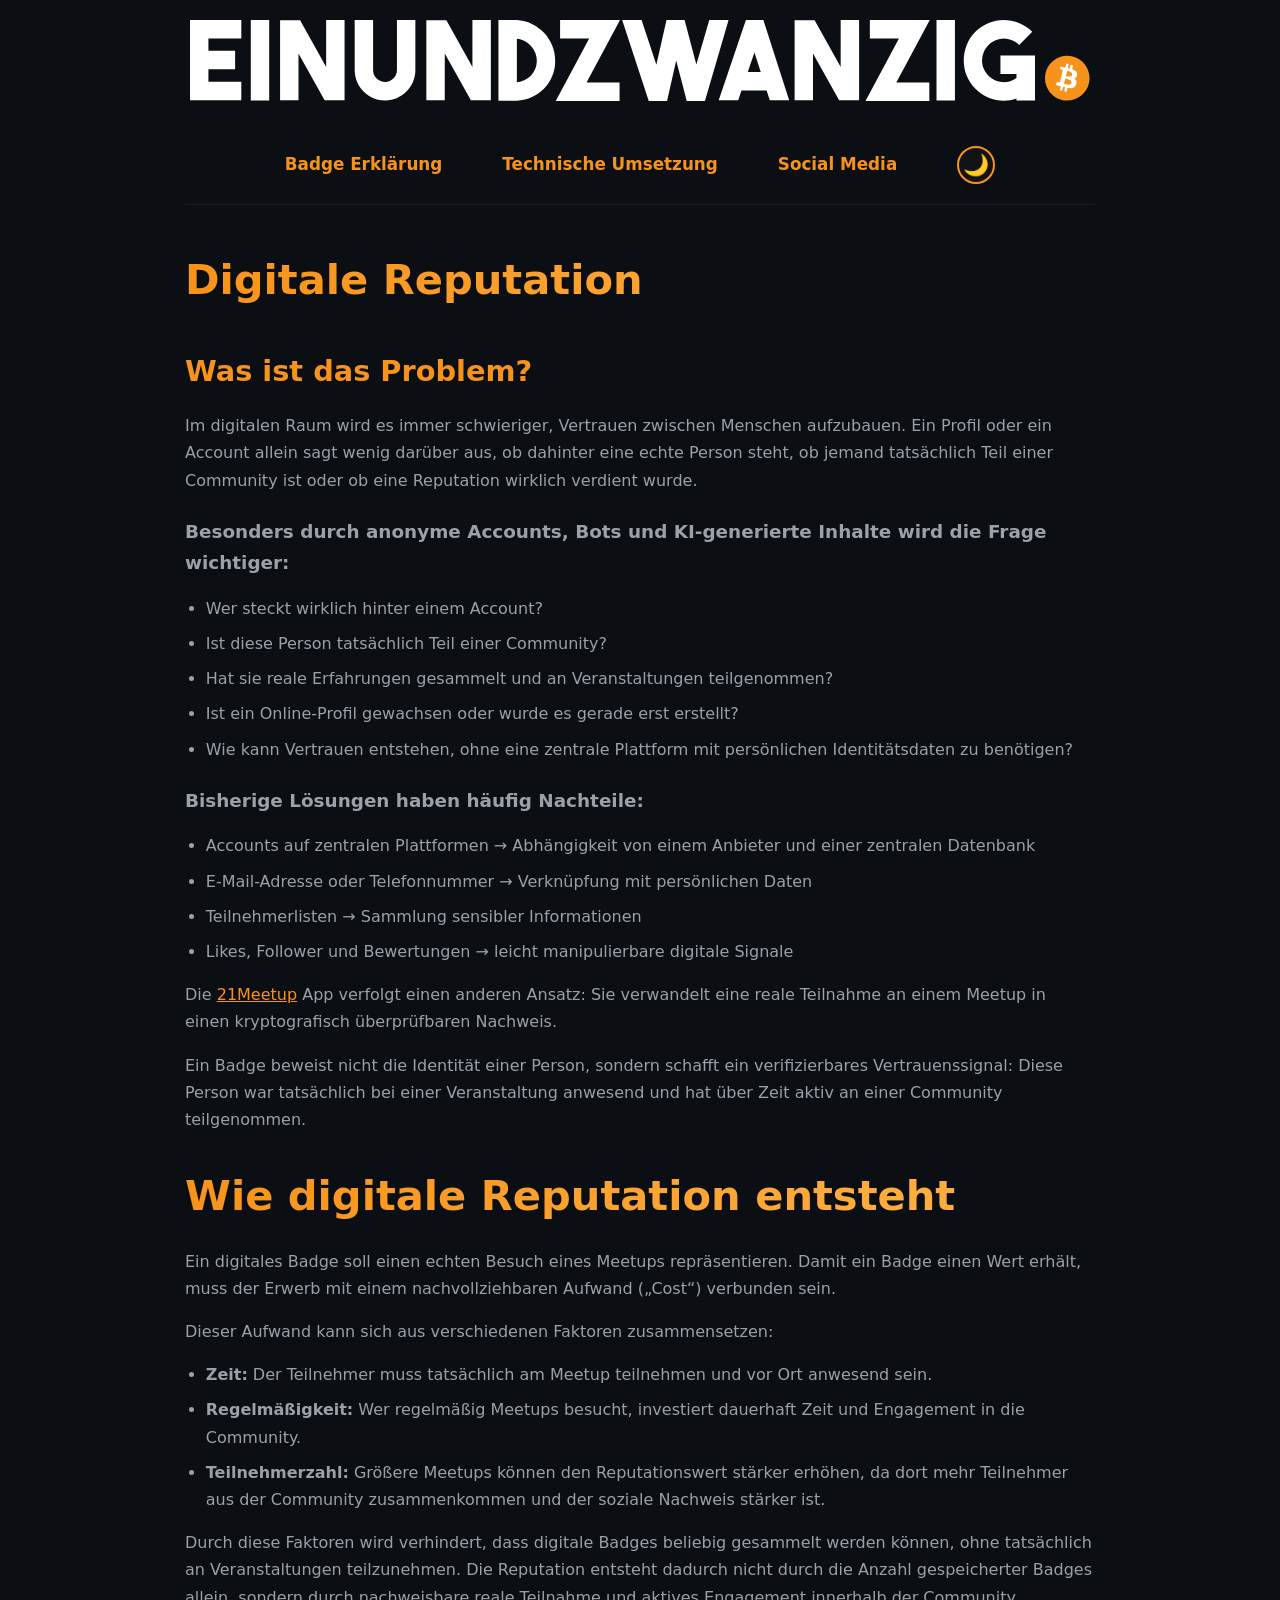
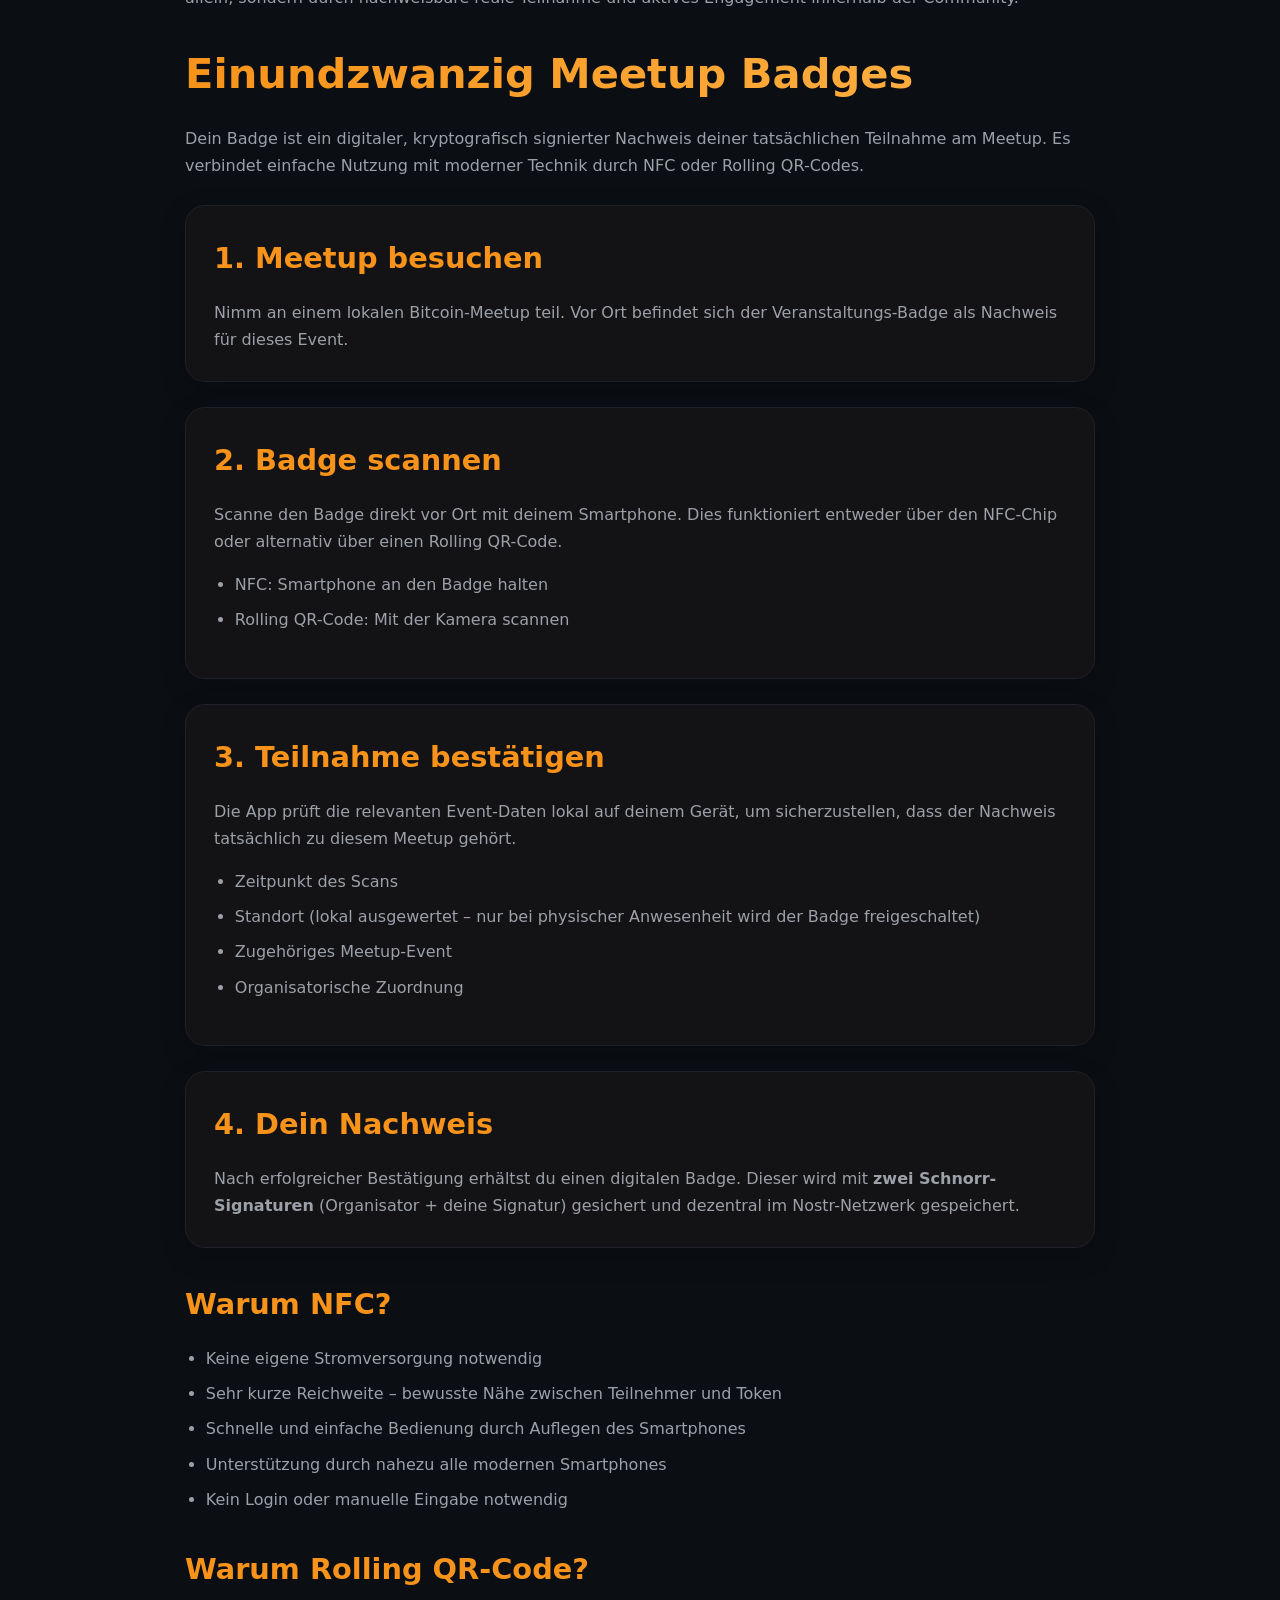
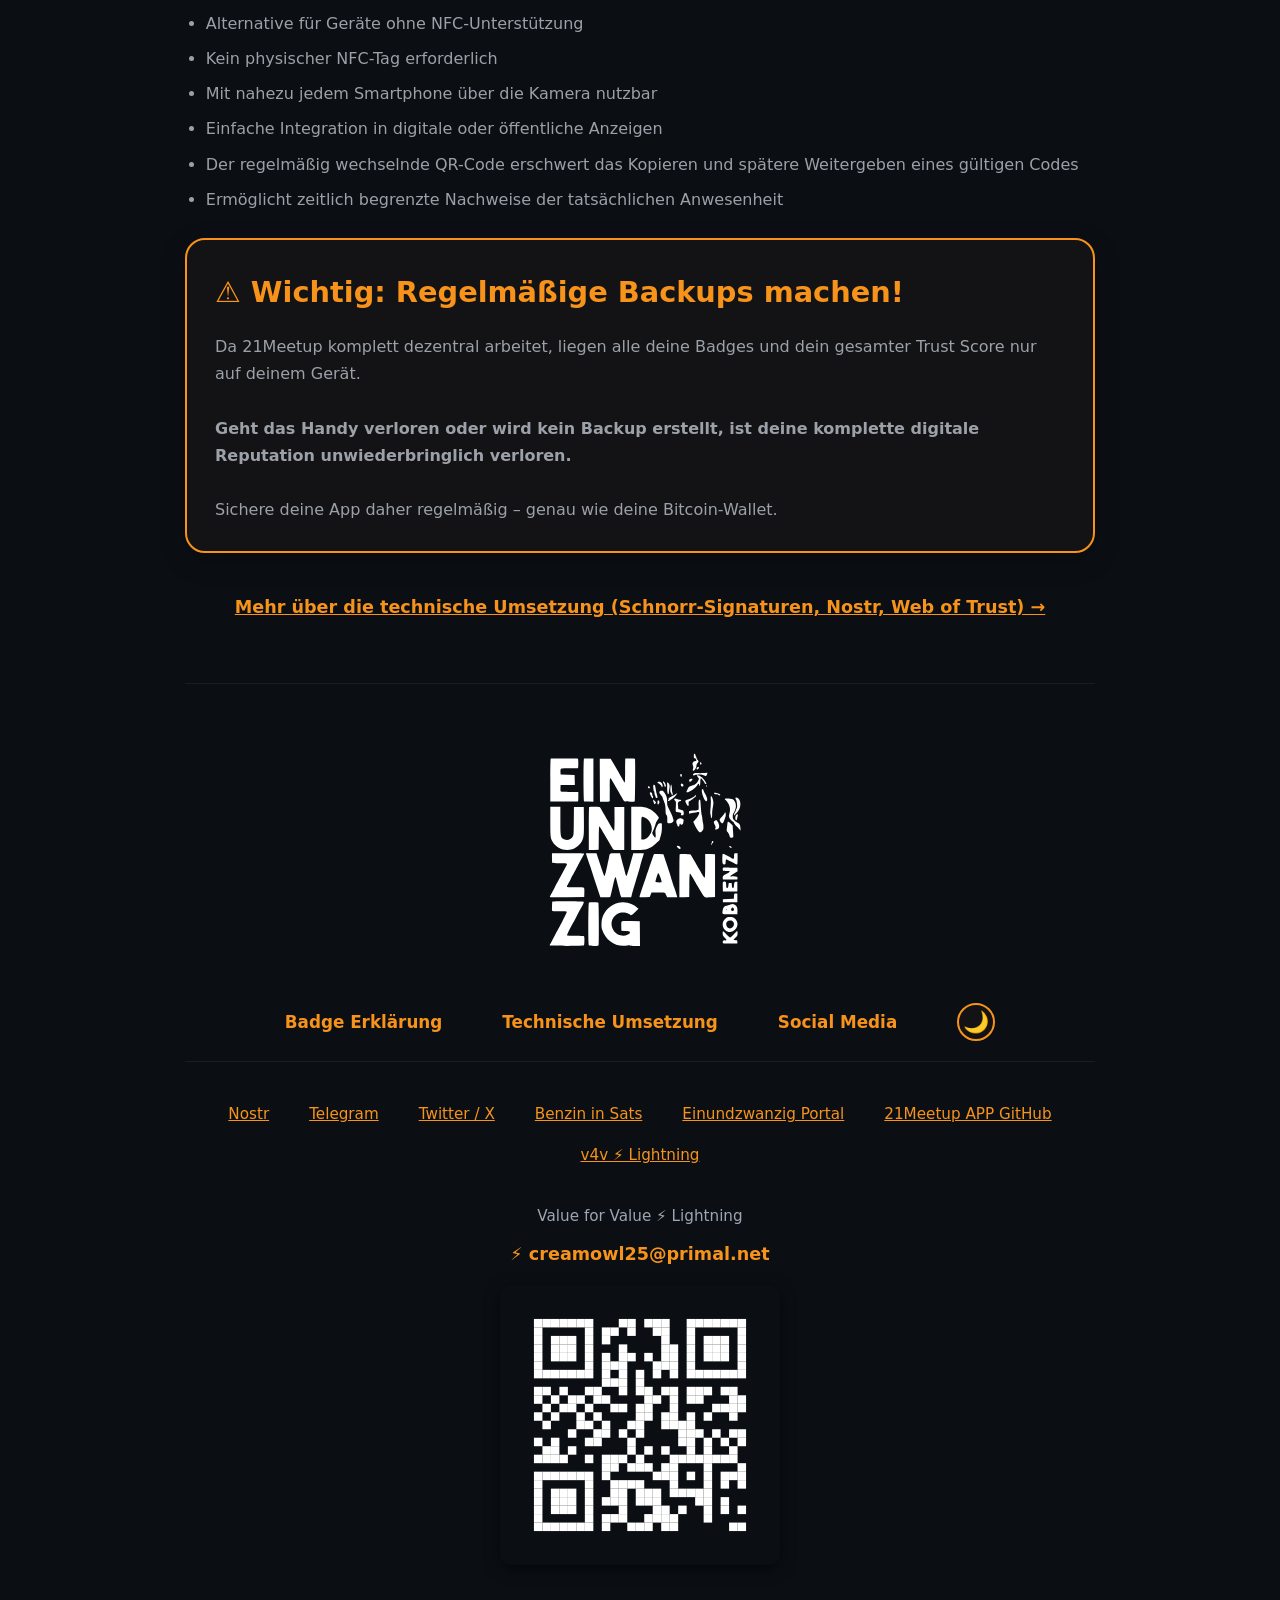
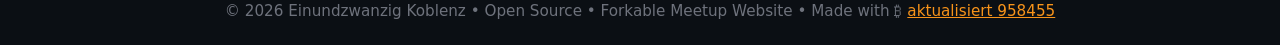
==== index.html @ 3f2ea982 "Add files via upload" ====
<!DOCTYPE html>
<html lang="de">
<head>
    <meta charset="UTF-8">
    <meta name="viewport" content="width=device-width, initial-scale=1.0">
    <title>Einundzwanzig Meetup Badges</title>
    <link rel="stylesheet" href="css/style.css">
</head>
<script src="js/theme.js"></script>
<script src="js/include.js"></script>
<body>
<div class="nav-container" data-include="components/nav.html"></div>

<h1>Digitale Reputation</h1>
<h2>Was ist das Problem?</h2>
<p>
Im digitalen Raum wird es immer schwieriger, Vertrauen zwischen Menschen aufzubauen.
Ein Profil oder ein Account allein sagt wenig darüber aus, ob dahinter eine echte Person steht, ob jemand tatsächlich Teil einer Community ist oder ob eine Reputation wirklich verdient wurde.
</p>
<p>
<h4>Besonders durch anonyme Accounts, Bots und KI-generierte Inhalte wird die Frage wichtiger:</h4>
</p>
<ul>
    <li>Wer steckt wirklich hinter einem Account?</li>
    <li>Ist diese Person tatsächlich Teil einer Community?</li>
    <li>Hat sie reale Erfahrungen gesammelt und an Veranstaltungen teilgenommen?</li>
    <li>Ist ein Online-Profil gewachsen oder wurde es gerade erst erstellt?</li>
    <li>Wie kann Vertrauen entstehen, ohne eine zentrale Plattform mit persönlichen Identitätsdaten zu benötigen?</li>
</ul>

<p>
<h4>Bisherige Lösungen haben häufig Nachteile:</h4>
</p>
<ul>
    <li>Accounts auf zentralen Plattformen → Abhängigkeit von einem Anbieter und einer zentralen Datenbank</li>
    <li>E-Mail-Adresse oder Telefonnummer → Verknüpfung mit persönlichen Daten</li>
    <li>Teilnehmerlisten → Sammlung sensibler Informationen</li>
    <li>Likes, Follower und Bewertungen → leicht manipulierbare digitale Signale</li>
</ul>

<p>
Die <a href="https://zapstore.dev/apps/space.einundzwanzig.meetup" target="_blank" rel="noopener">21Meetup</a> App verfolgt einen anderen Ansatz:
Sie verwandelt eine reale Teilnahme an einem Meetup in einen kryptografisch überprüfbaren Nachweis.
</p>
<p>
Ein Badge beweist nicht die Identität einer Person, sondern schafft ein verifizierbares Vertrauenssignal:
Diese Person war tatsächlich bei einer Veranstaltung anwesend und hat über Zeit aktiv an einer Community teilgenommen.
</p>

<h1>Wie digitale Reputation entsteht</h1>
<p>Ein digitales Badge soll einen echten Besuch eines Meetups repräsentieren. Damit ein Badge einen Wert erhält, muss der Erwerb mit einem nachvollziehbaren Aufwand („Cost“) verbunden sein.</p>
<p>Dieser Aufwand kann sich aus verschiedenen Faktoren zusammensetzen:</p>
<ul>
    <li><strong>Zeit:</strong> Der Teilnehmer muss tatsächlich am Meetup teilnehmen und vor Ort anwesend sein.</li>
    <li><strong>Regelmäßigkeit:</strong> Wer regelmäßig Meetups besucht, investiert dauerhaft Zeit und Engagement in die Community.</li>
    <li><strong>Teilnehmerzahl:</strong> Größere Meetups können den Reputationswert stärker erhöhen, da dort mehr Teilnehmer aus der Community zusammenkommen und der soziale Nachweis stärker ist.</li>
</ul>
<p>Durch diese Faktoren wird verhindert, dass digitale Badges beliebig gesammelt werden können, ohne tatsächlich an Veranstaltungen teilzunehmen. Die Reputation entsteht dadurch nicht durch die Anzahl gespeicherter Badges allein, sondern durch nachweisbare reale Teilnahme und aktives Engagement innerhalb der Community.</p>

<h1>Einundzwanzig Meetup Badges</h1>
<p>
    Dein Badge ist ein digitaler, kryptografisch signierter Nachweis deiner tatsächlichen Teilnahme am Meetup.
    Es verbindet einfache Nutzung mit moderner Technik durch NFC oder Rolling QR-Codes.
</p>

<div class="card">
    <h2>1. Meetup besuchen</h2>
    <p>Nimm an einem lokalen Bitcoin-Meetup teil. Vor Ort befindet sich der Veranstaltungs-Badge als Nachweis für dieses Event.</p>
</div>

<div class="card">
    <h2>2. Badge scannen</h2>
    <p>Scanne den Badge direkt vor Ort mit deinem Smartphone. Dies funktioniert entweder über den NFC-Chip oder alternativ über einen Rolling QR-Code.</p>
    <ul>
        <li>NFC: Smartphone an den Badge halten</li>
        <li>Rolling QR-Code: Mit der Kamera scannen</li>
    </ul>
</div>

<div class="card">
    <h2>3. Teilnahme bestätigen</h2>
    <p>
        Die App prüft die relevanten Event-Daten lokal auf deinem Gerät, um sicherzustellen, dass der Nachweis tatsächlich zu diesem Meetup gehört.
    </p>
    <ul>
        <li>Zeitpunkt des Scans</li>
        <li>Standort (lokal ausgewertet – nur bei physischer Anwesenheit wird der Badge freigeschaltet)</li>
        <li>Zugehöriges Meetup-Event</li>
        <li>Organisatorische Zuordnung</li>
    </ul>
</div>

<div class="card">
    <h2>4. Dein Nachweis</h2>
    <p>
        Nach erfolgreicher Bestätigung erhältst du einen digitalen Badge.
        Dieser wird mit <strong>zwei Schnorr-Signaturen</strong> (Organisator + deine Signatur) gesichert und dezentral im Nostr-Netzwerk gespeichert.
    </p>
</div>

<h2>Warum NFC?</h2>
<ul>
    <li>Keine eigene Stromversorgung notwendig</li>
    <li>Sehr kurze Reichweite – bewusste Nähe zwischen Teilnehmer und Token</li>
    <li>Schnelle und einfache Bedienung durch Auflegen des Smartphones</li>
    <li>Unterstützung durch nahezu alle modernen Smartphones</li>
    <li>Kein Login oder manuelle Eingabe notwendig</li>
</ul>

<h2>Warum Rolling QR-Code?</h2>
<ul>
    <li>Alternative für Geräte ohne NFC-Unterstützung</li>
    <li>Kein physischer NFC-Tag erforderlich</li>
    <li>Mit nahezu jedem Smartphone über die Kamera nutzbar</li>
    <li>Einfache Integration in digitale oder öffentliche Anzeigen</li>
    <li>Der regelmäßig wechselnde QR-Code erschwert das Kopieren und spätere Weitergeben eines gültigen Codes</li>
    <li>Ermöglicht zeitlich begrenzte Nachweise der tatsächlichen Anwesenheit</li>
</ul>

<!-- Backup-Warnung als eigene Card -->
<div class="card" style="border: 2px solid var(--accent); background: var(--card);">
    <h2 style="color: var(--accent); margin-top: 0;">⚠️ Wichtig: Regelmäßige Backups machen!</h2>
    <p>
        Da 21Meetup komplett dezentral arbeitet, liegen alle deine Badges und dein gesamter Trust Score nur auf deinem Gerät.<br><br>
        <strong>Geht das Handy verloren oder wird kein Backup erstellt, ist deine komplette digitale Reputation unwiederbringlich verloren.</strong><br><br>
        Sichere deine App daher regelmäßig – genau wie deine Bitcoin-Wallet.
    </p>
</div>

<p style="text-align: center; margin: 40px 0;">
    <a href="technik.html" style="font-weight: bold; font-size: 1.1rem;">
        Mehr über die technische Umsetzung (Schnorr-Signaturen, Nostr, Web of Trust) →
    </a>
</p>

<div data-include="components/footer.html"></div>

<script src="js/include.js"></script>
</body>
</html>
---- css/style.css ----
:root {
    --bg: #0b0f14;
    --card: #131315;
    --surface: #0F0F11;
    --hover: #1A1A1D;
    --text: #FFFFFF;
    --text-sec: #9CA0A8;
    --text-ter: #6E727C;
    --muted: #9da7b3;
    --accent: #F7931A;
    --accent-light: #FFB347;
    --border: #1C1C22;
    --tile-border: #202028;
    --shadow: rgba(0,0,0,0.6);
    --glow: rgba(255, 255, 255, 0.05);
    --toggle-bg: #ffffff;
    --toggle-text: #111111;
}

.light-mode {
    --bg: #F8F9FA;
    --card: #FFFFFF;
    --surface: #F1F3F5;
    --hover: #E9ECEF;
    --text: #0F0F11;
    --text-sec: #495057;
    --text-ter: #6C757D;
    --muted: #4b5563;
    --accent: #F7931A;
    --accent-light: #E07810;
    --border: #DEE2E6;
    --tile-border: #CED4DA;
    --shadow: rgba(0,0,0,0.12);
    --glow: transparent;
    --toggle-bg: #111111;
    --toggle-text: #ffffff;
}

* {
    box-sizing: border-box;
}

/* Theme Toggle */
.theme-toggle {
    background: var(--card);
    border: 2px solid var(--accent);
    color: var(--accent);
    width: 38px;
    height: 38px;
    border-radius: 50%;
    font-size: 1.4rem;
    cursor: pointer;
    display: flex;
    align-items: center;
    justify-content: center;
}

.theme-toggle:hover {
    background: var(--accent);
    color: #000;
    transform: scale(1.1);
    box-shadow: 0 0.6rem 1.4rem rgba(247, 147, 26, 0.35);
}
.light-mode .theme-toggle {
    box-shadow: 0 0.4rem 1rem rgba(247, 147, 26, 0.3);
}
.theme-icon {
    font-size: 21px;
}

body {
    font-family: 'Rajdhani', system-ui, sans-serif;
    max-width: 950px;
    margin: 0 auto;
    padding: 20px;
    background: var(--bg);
    color: var(--text);
    line-height: 1.7;
    transition: background 0.4s, color 0.4s;
}

body.loaded {
    opacity: 1;
}

.nav-container {
    text-align: center;
    min-height: 85px;
}
nav {
    display: flex;
    justify-content: center;
    align-items: center;
    flex-wrap: wrap;
    column-gap: clamp(15px, 5vw, 60px);
    row-gap: 15px;
    margin-bottom: 40px;
    padding-bottom: 20px;
    border-bottom: 1px solid var(--border);
}


nav a {
    color: var(--accent);
    text-decoration: none;
    font-weight: 600;
    font-size: 1.05rem;
    white-space: nowrap;
    transition: color 0.2s;
}

nav a:hover,
nav a.active {
    color: var(--accent);
    text-shadow: 0 0 12px rgba(247, 147, 26, 0.6);
    transform: translateY(-2px);
}


h1 {
    color: var(--accent);           /* Bitcoin Orange */
    font-size: 2.6rem;
    margin-bottom: 15px;
    background: linear-gradient(90deg, var(--accent), #FFB347);
    -webkit-background-clip: text;
    -webkit-text-fill-color: transparent;
}


h2 {
    margin-top: 20px;
    margin: 2.2rem 0 1.2rem;
    color: var(--accent);           /* Bitcoin Orange */
}

h3 {
    color: var(--accent-light);           /* Haupttext-Farbe */
    font-size: 1.45rem;
    margin: 1.8rem 0 0.8rem;

}

h4 {
    color: var(--text-sec);         /* Sekundärfarbe – gut lesbar */
    font-weight: 600;
    font-size: 1.15rem;
    margin: 1.4rem 0 0.6rem;
}

p {
    color: var(--muted);
}

/* ============== CARDS (Glass-Style) ============== */
.card,
.box {
    background: var(--card);
    border: 1px solid var(--tile-border);
    border-radius: 20px;
    padding: 28px;
    margin: 25px 0;
    box-shadow:
        0 8px 25px rgba(0,0,0,0.25);

    transition: transform 0.3s ease, box-shadow 0.3 ease;
}

.card h2,
.box h2 {
    color: var(--accent);
    margin: 0;
}

.card p:last-child,
.box p:last-child {
    margin-bottom: 0;
}
.card:hover,
.box:hover {

    transform: translateY(-6px);
    box-shadow: 0 15px 35px rgba(247, 147, 26, 0.2);

}

.card a {
    display: block;
    width: fit-content;
    margin: 35px auto 0 auto;
    padding: 8px 16px;
    border-radius: 10px;
    background: var(--accent);
    color: #fff;
    text-decoration: none;
    font-weight: 600;
}

.card a:hover {
    opacity: 0.8;
}


/* ============== BUTTONS ============== */
.btn-primary,
.card a {
    background: linear-gradient(90deg, var(--accent), var(--accent-light));
    color: #000;
    font-weight: 800;
    padding: 14px 28px;
    border-radius: 10px;
    text-decoration: none;
    display: inline-block;
    transition: all 0.2s;
    text-align: center;
    margin: 0 auto;           /* Zentrierung */
    font-size: 1.05rem;
}

.btn-primary:hover,
.card a:hover {
    transform: translateY(-3px);
    box-shadow: 0 10px 25px rgba(247, 147, 26, 0.45);
}

/* Zusätzliche Klasse für volle Breite + zentrierte Buttons */
.btn-center {
    display: block;
    width: fit-content;
    margin: 25px auto;
}

/* Für Buttons in .card */
.card .btn-primary,
.card a {
    display: block;
    width: fit-content;
    margin: 20px auto 0 auto;
}

/* ============== TYPOGRAPHY ============== */
h1 {
    font-size: 2.6rem;
    font-weight: 700;
    background: linear-gradient(90deg, var(--accent), #FFB347);
    -webkit-background-clip: text;
    -webkit-text-fill-color: transparent;
    margin-bottom: 1rem;
}

h2 {
    font-size: 1.8rem;
    margin: 2rem 0 1rem;
}

p, li {
    color: var(--text-sec);
}

ul {
    padding-left: 1.3rem;
}

ul {
    color: var(--muted);
}

li {
    margin-bottom: 8px;
}

pre {
    background: var(--card);
    border: 1px solid var(--border);
    border-radius: 12px;
    padding: 20px;
    overflow-x: auto;
    font-size: 0.95rem;
}

a {
    color: var(--accent);
}
footer {
    margin-top: 60px;
    padding-top: 30px;
    border-top: 1px solid var(--border);
    color: var(--text-ter);
    font-size: 0.95rem;
    text-align: center;
}

.footer-logo {
    text-align: center;
}

.footer-logo img {
    width: 280px;
    max-width: 280px;
    height: auto;
    display: inline-block;
    filter: invert(1);

}
.light-mode .footer-logo img {
    filter: invert(0);
}
.footer-nav,

/* Footer Links */
footer a {
    transition: all 0.25s ease;
}



footer a:hover {
    color: var(--accent);
    text-shadow: 0 0 10px rgba(247, 147, 26, 0.5);
}
.footer-social {
    display: flex;
    justify-content: center;
    flex-wrap: wrap;
    column-gap: clamp(15px, 4vw, 40px);
    row-gap: 15px;
    margin: 25px 0;
}
.footer-copy {
    text-align: center;
    margin-top: 20px;
}
/* ====================== LIGHTNING FOOTER ====================== */

.footer-lightning {
    text-align: center;
    margin: 35px 0 25px 0;
}

.lightning-label {
    color: var(--muted);
    margin-bottom: 10px;
    font-size: 0.95rem;
    font-weight: 500;
}

.lightning-address {
    display: block;
    color: var(--accent);
    font-weight: 600;
    font-size: 1.1rem;
    margin-bottom: 16px;
    text-decoration: none;
    transition: all 0.2s ease;
}

.lightning-address:hover {
    color: #ffb347;
    transform: scale(1.03);
}

.lightning-qr {
    width: 280px;
    max-width: 65%;
    height: auto;
    border-radius: 12px;
    box-shadow: 0 4px 15px var(--shadow);
}

/* Mobile Optimierung */
@media(max-width:600px) {
    .lightning-address {
        font-size: 1rem;
    }
}
/* Standard = Dark Mode */
.qr-light {
    display: none;
}

.qr-dark {
    display: inline-block;
}


/* Light Mode */
.light-mode .qr-dark {
    display: none;
}

.light-mode .qr-light {
    display: inline-block;
}
/* Mobile */
@media(max-width:600px) {
    h1 {
        font-size: 2rem;
    }
    .footer-logo img {
        width: 280px;
        max-width: 280px;
    }
}
/* ====================== Npub Darstellung ====================== */
.npub-box {
    background: var(--bg);
    border: 1px solid var(--border);
    border-radius: 12px;

    padding: 20px;
    margin: 20px auto;

    text-align: center;
}
.npub-key {
    font-family: monospace;
    font-size: 0.9rem;

    color: var(--muted);

    overflow-wrap: break-word;
    word-break: break-all;

    margin-bottom: 15px;
}
.copy-button {
    background: var(--accent);
    color: white;

    border: none;
    border-radius: 10px;

    padding: 8px 18px;

    font-weight: 600;
    cursor: pointer;

    transition: 0.2s;
}

.copy-button:hover {
    opacity: 0.8;
}
/* ====================== BANNER ====================== */

.nav-container {
    width: 100%;
    text-align: center;
}
.banner-dark,
.banner-light {
    display: block;
    width: 100%;
    max-width: 900px;
    height: auto;
    margin: 0 auto 30px auto;
}
/* Dark Mode */
.banner-dark {
    display: block;
}
.banner-light {
    display: none;
}
/* Light Mode */
.light-mode .banner-dark {
    display: none;
}
.light-mode .banner-light {
    display: block;
}
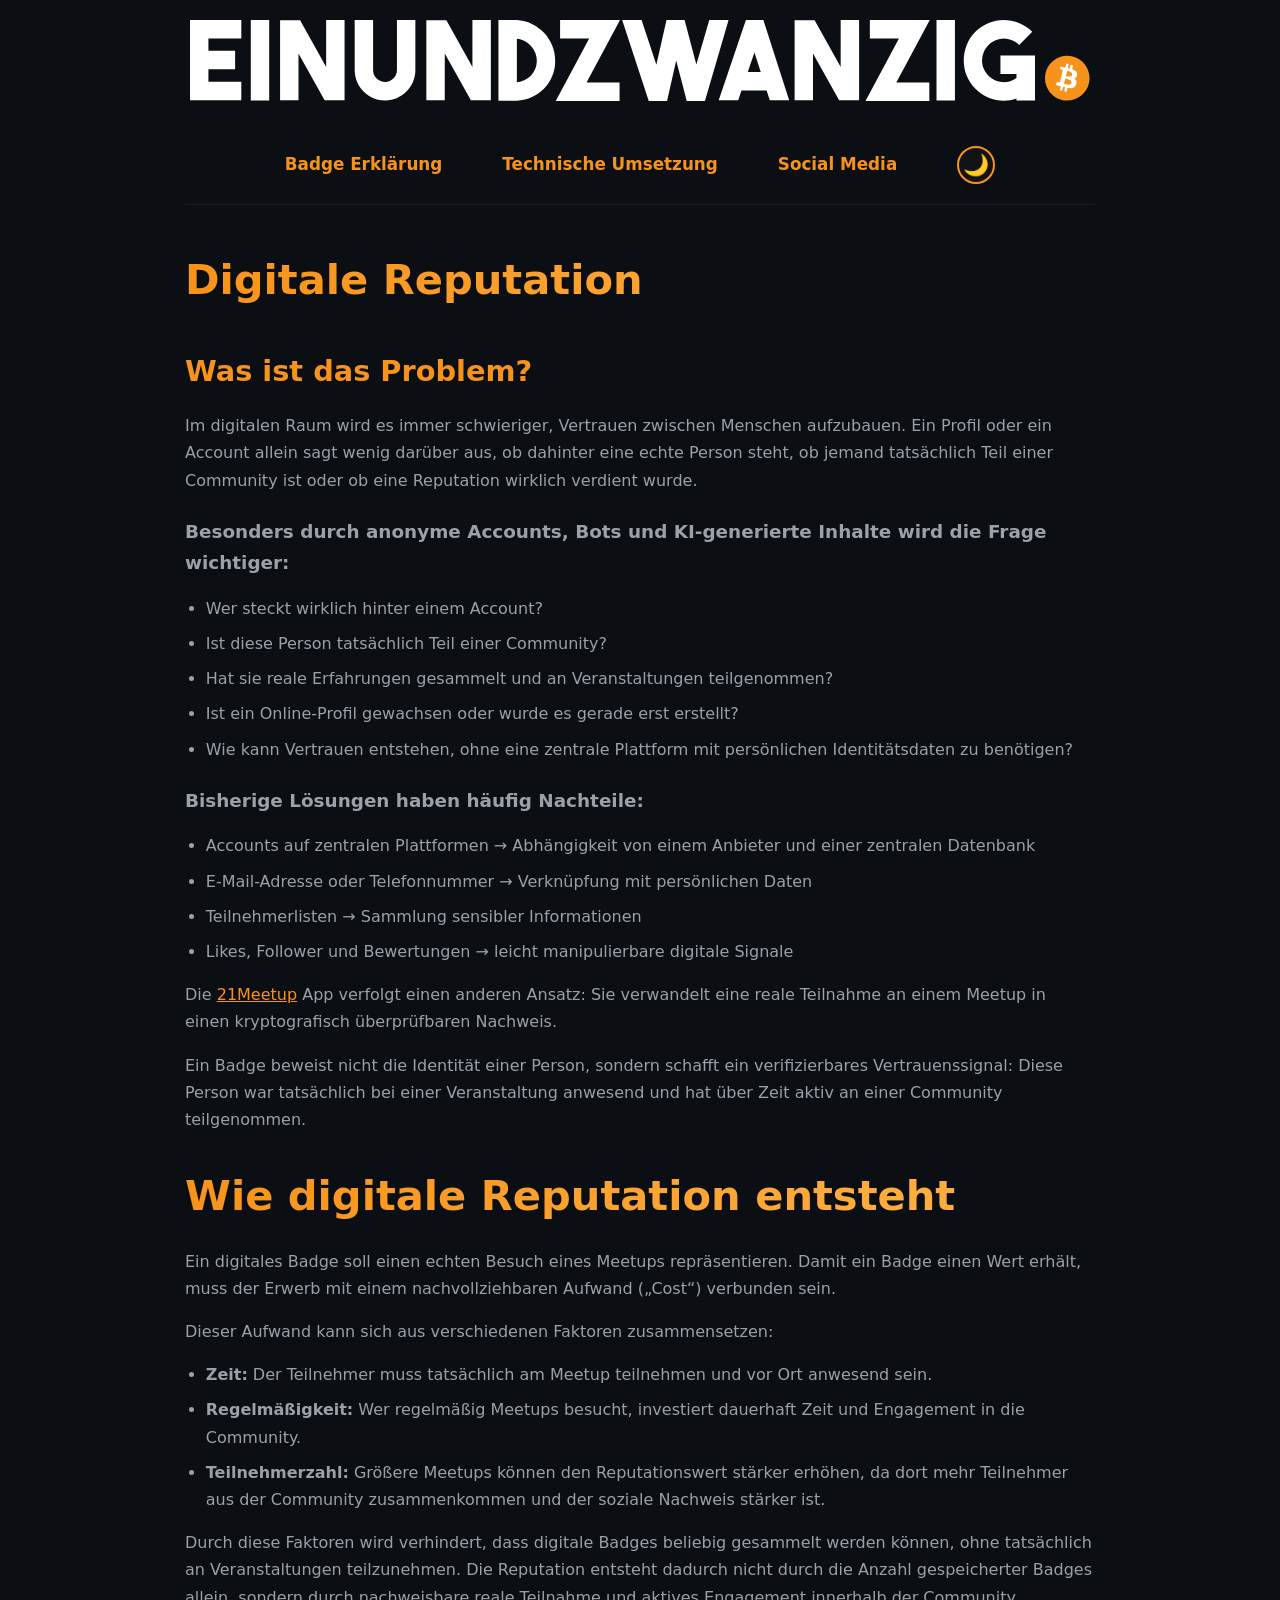
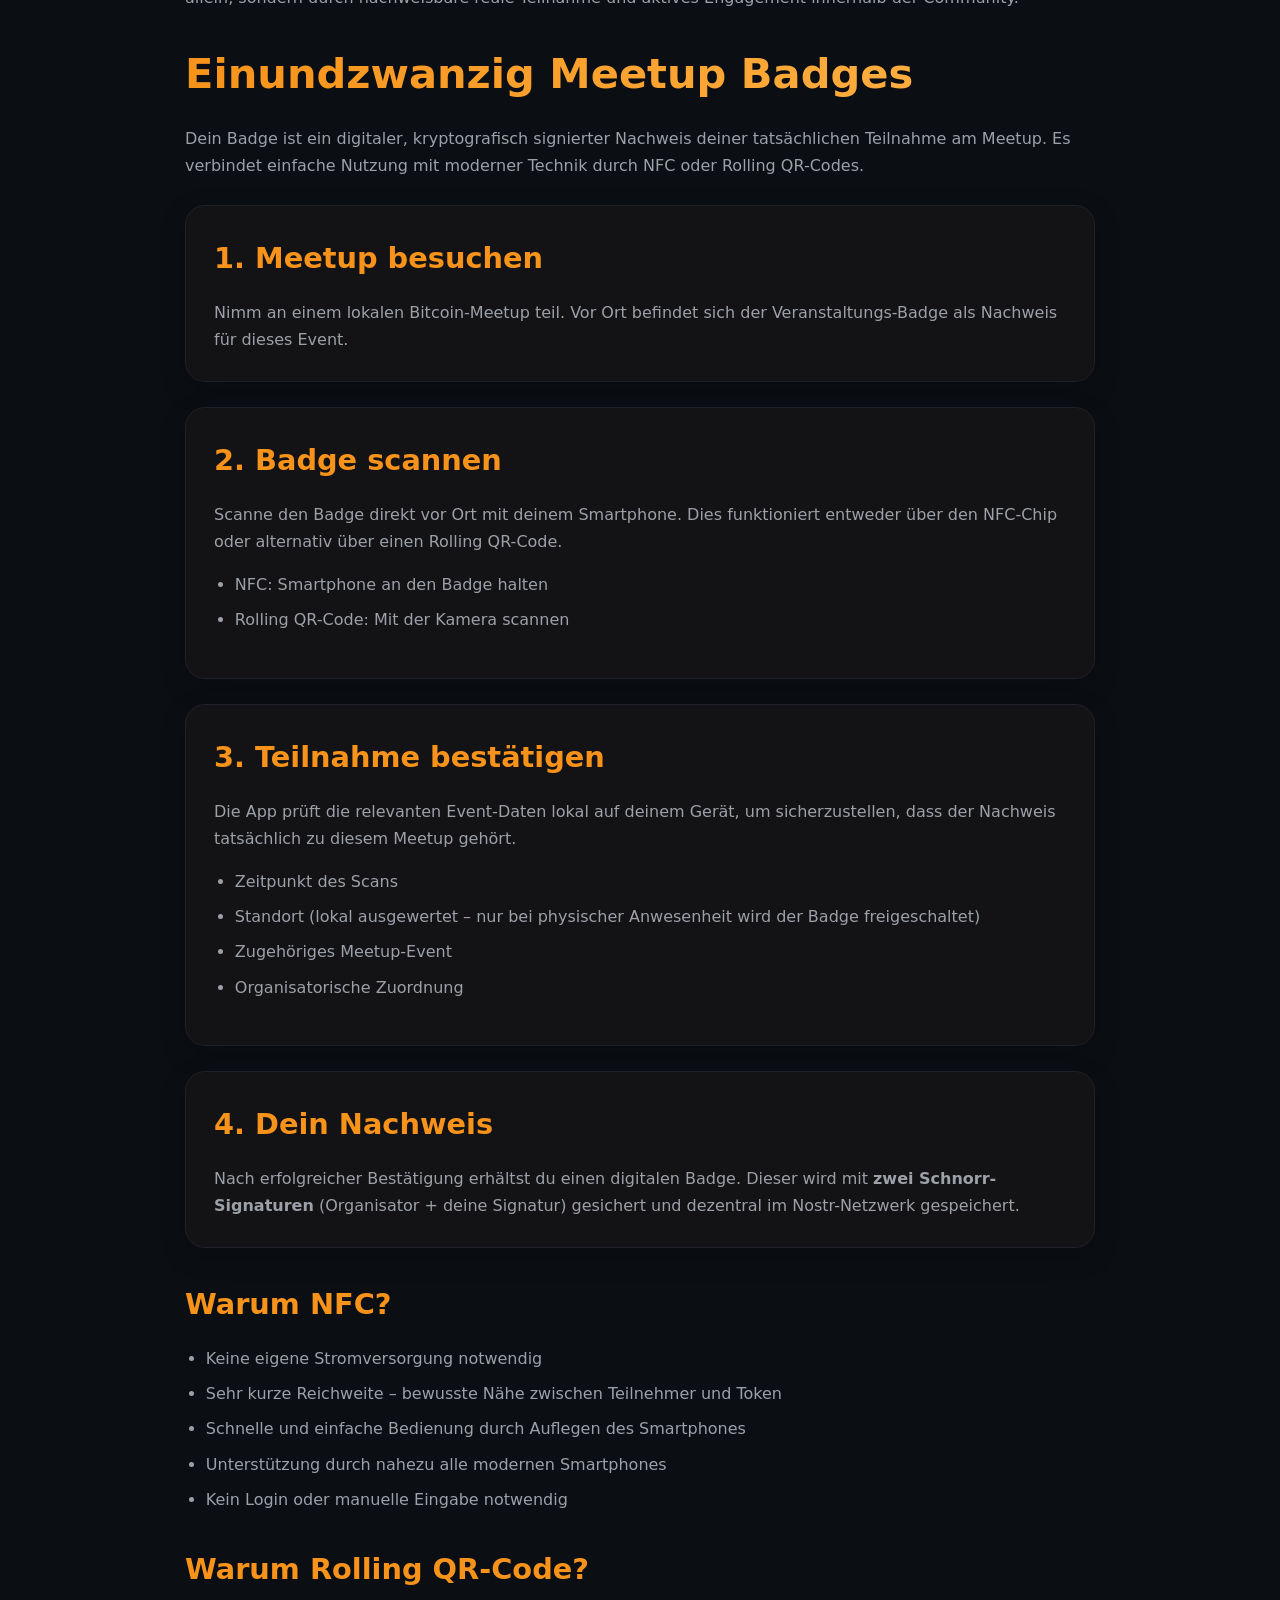
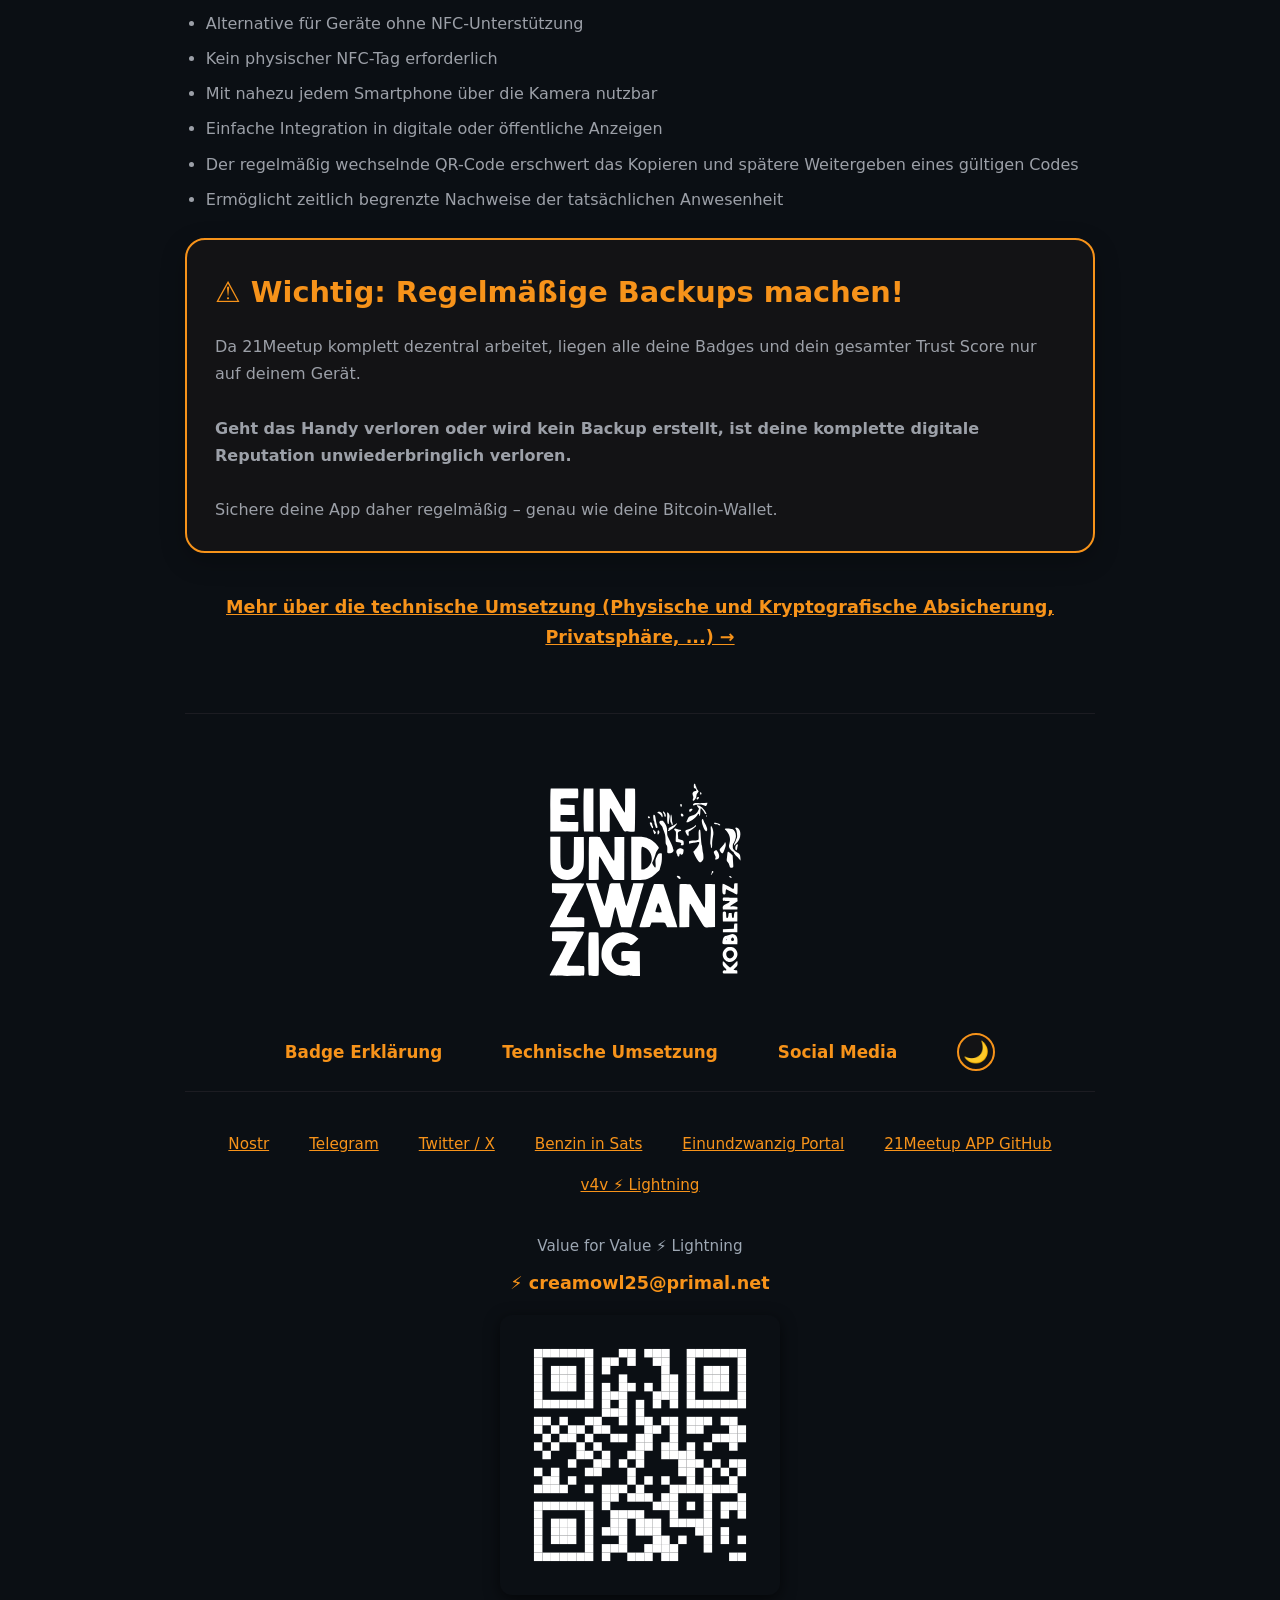
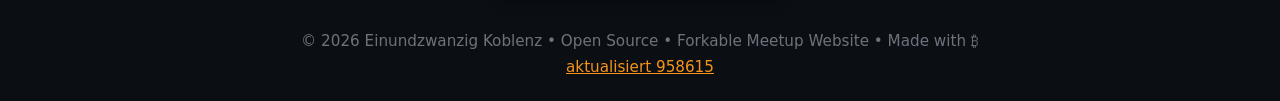
==== commit 38a3bb2e: "Update index.html" ====
--- a/index.html
+++ b/index.html
@@ -6,8 +6,7 @@
     <title>Einundzwanzig Meetup Badges</title>
     <link rel="stylesheet" href="css/style.css">
 </head>
-<script src="js/theme.js"></script>
-<script src="js/include.js"></script>
+
 <body>
 <div class="nav-container" data-include="components/nav.html"></div>
 
@@ -129,12 +128,13 @@
 
 <p style="text-align: center; margin: 40px 0;">
     <a href="technik.html" style="font-weight: bold; font-size: 1.1rem;">
-        Mehr über die technische Umsetzung (Schnorr-Signaturen, Nostr, Web of Trust) →
+        Mehr über die technische Umsetzung (Physische und Kryptografische Absicherung, Privatsphäre, ...) →
     </a>
 </p>
 
 <div data-include="components/footer.html"></div>
+<script src="js/theme.js"></script>
+<script src="js/include.js"></script>
 
-<script src="js/include.js"></script>
 </body>
 </html>
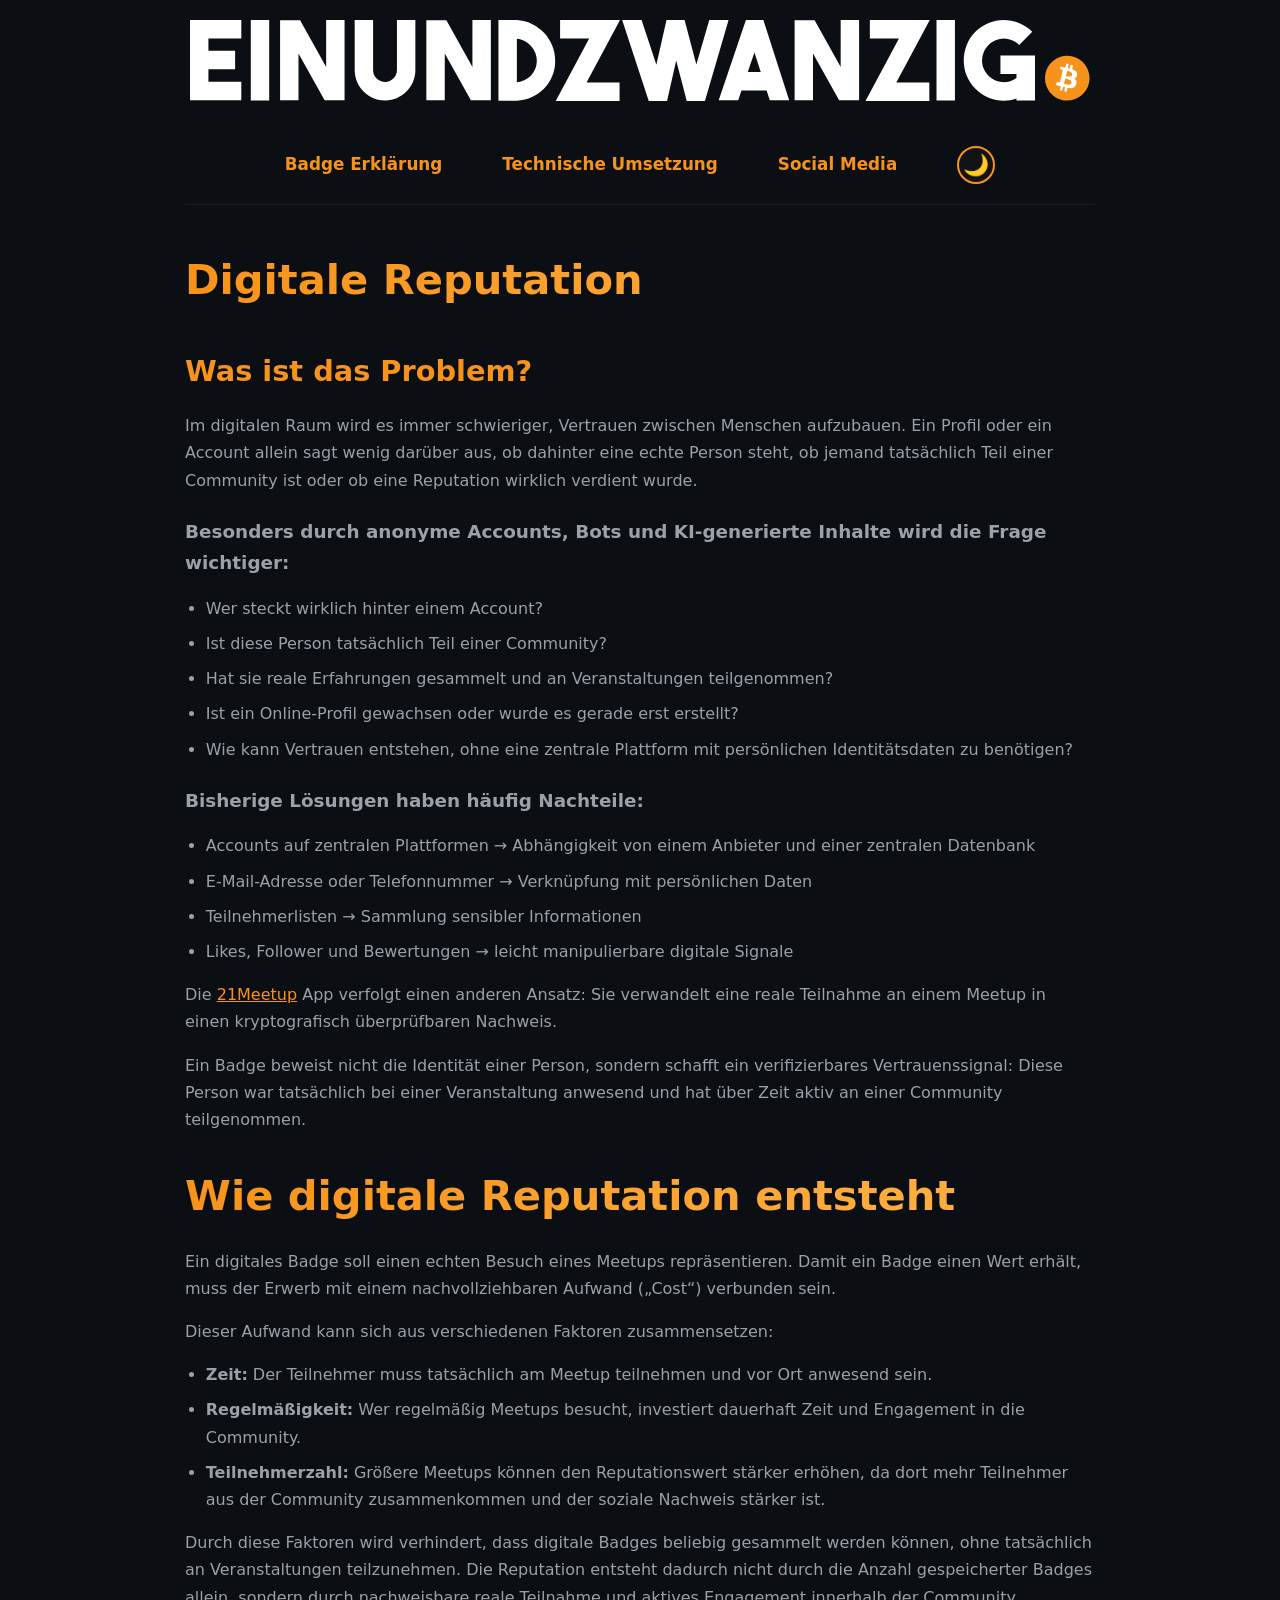
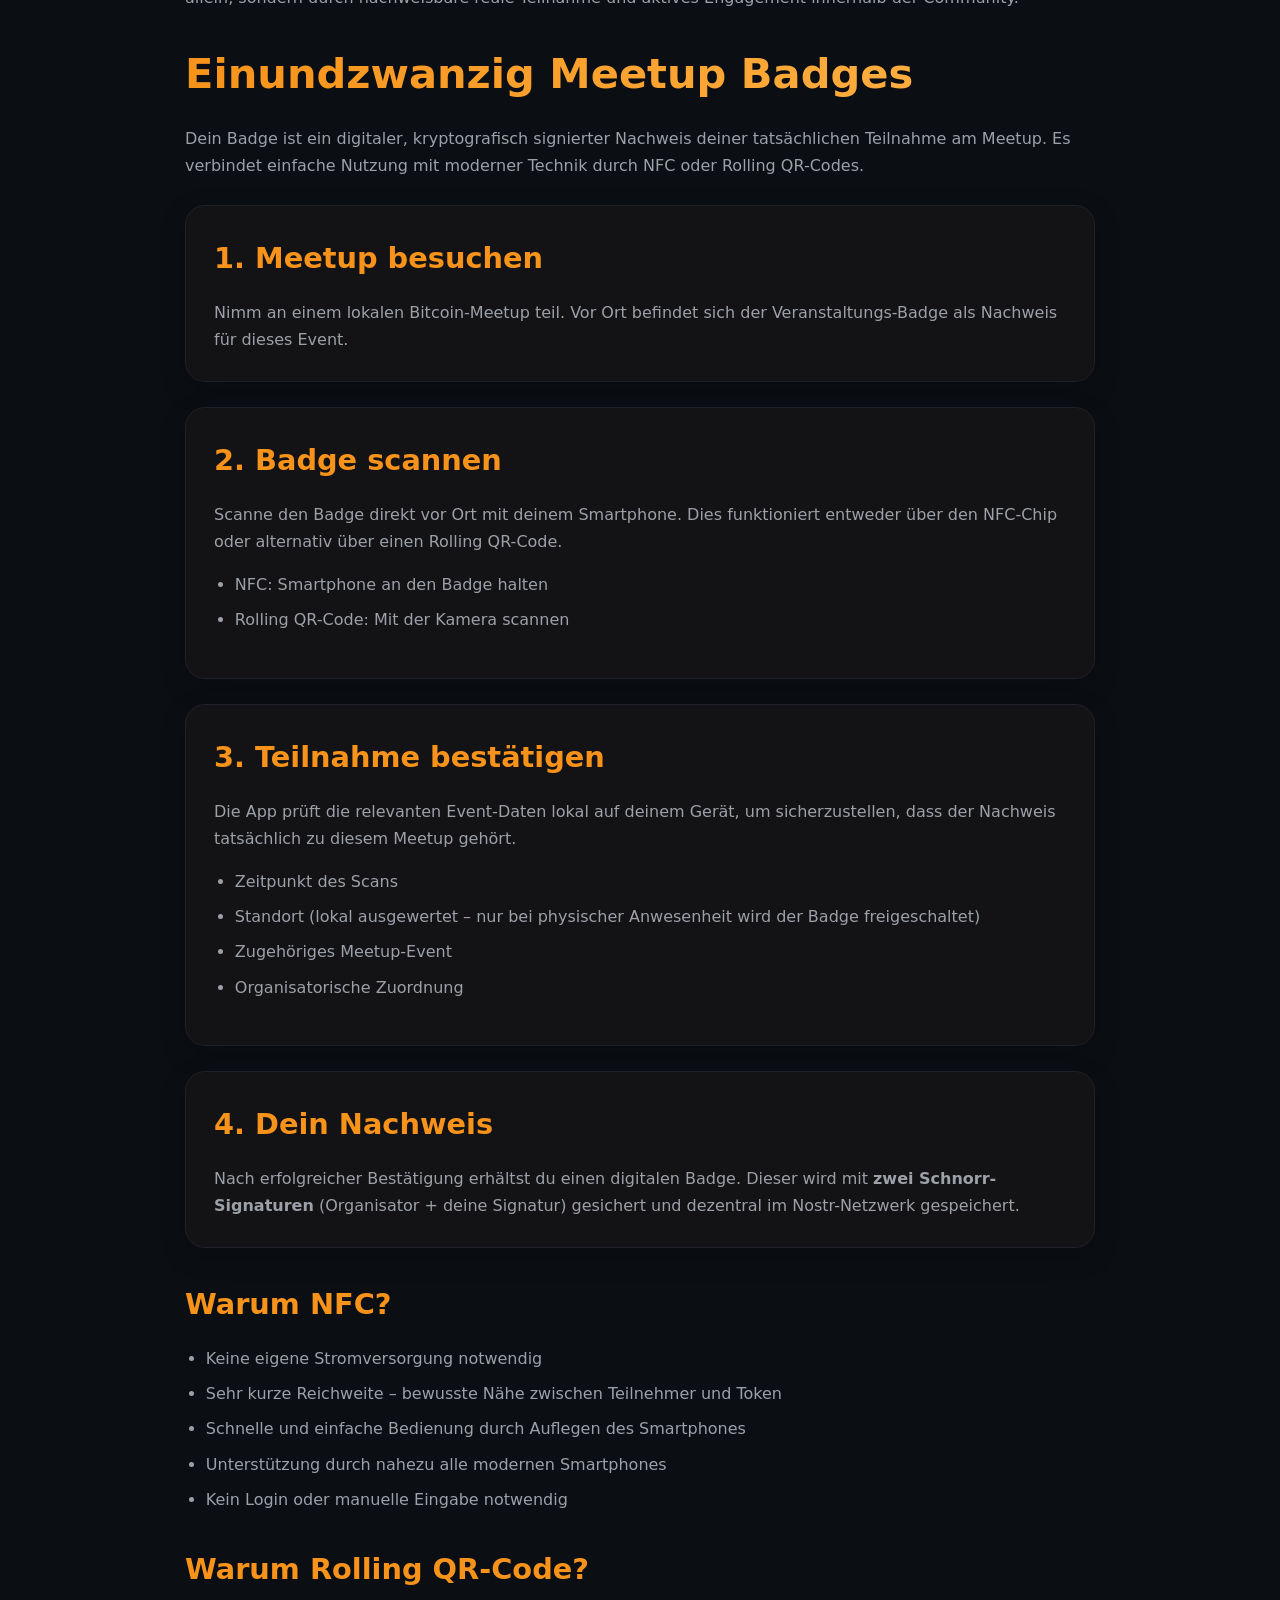
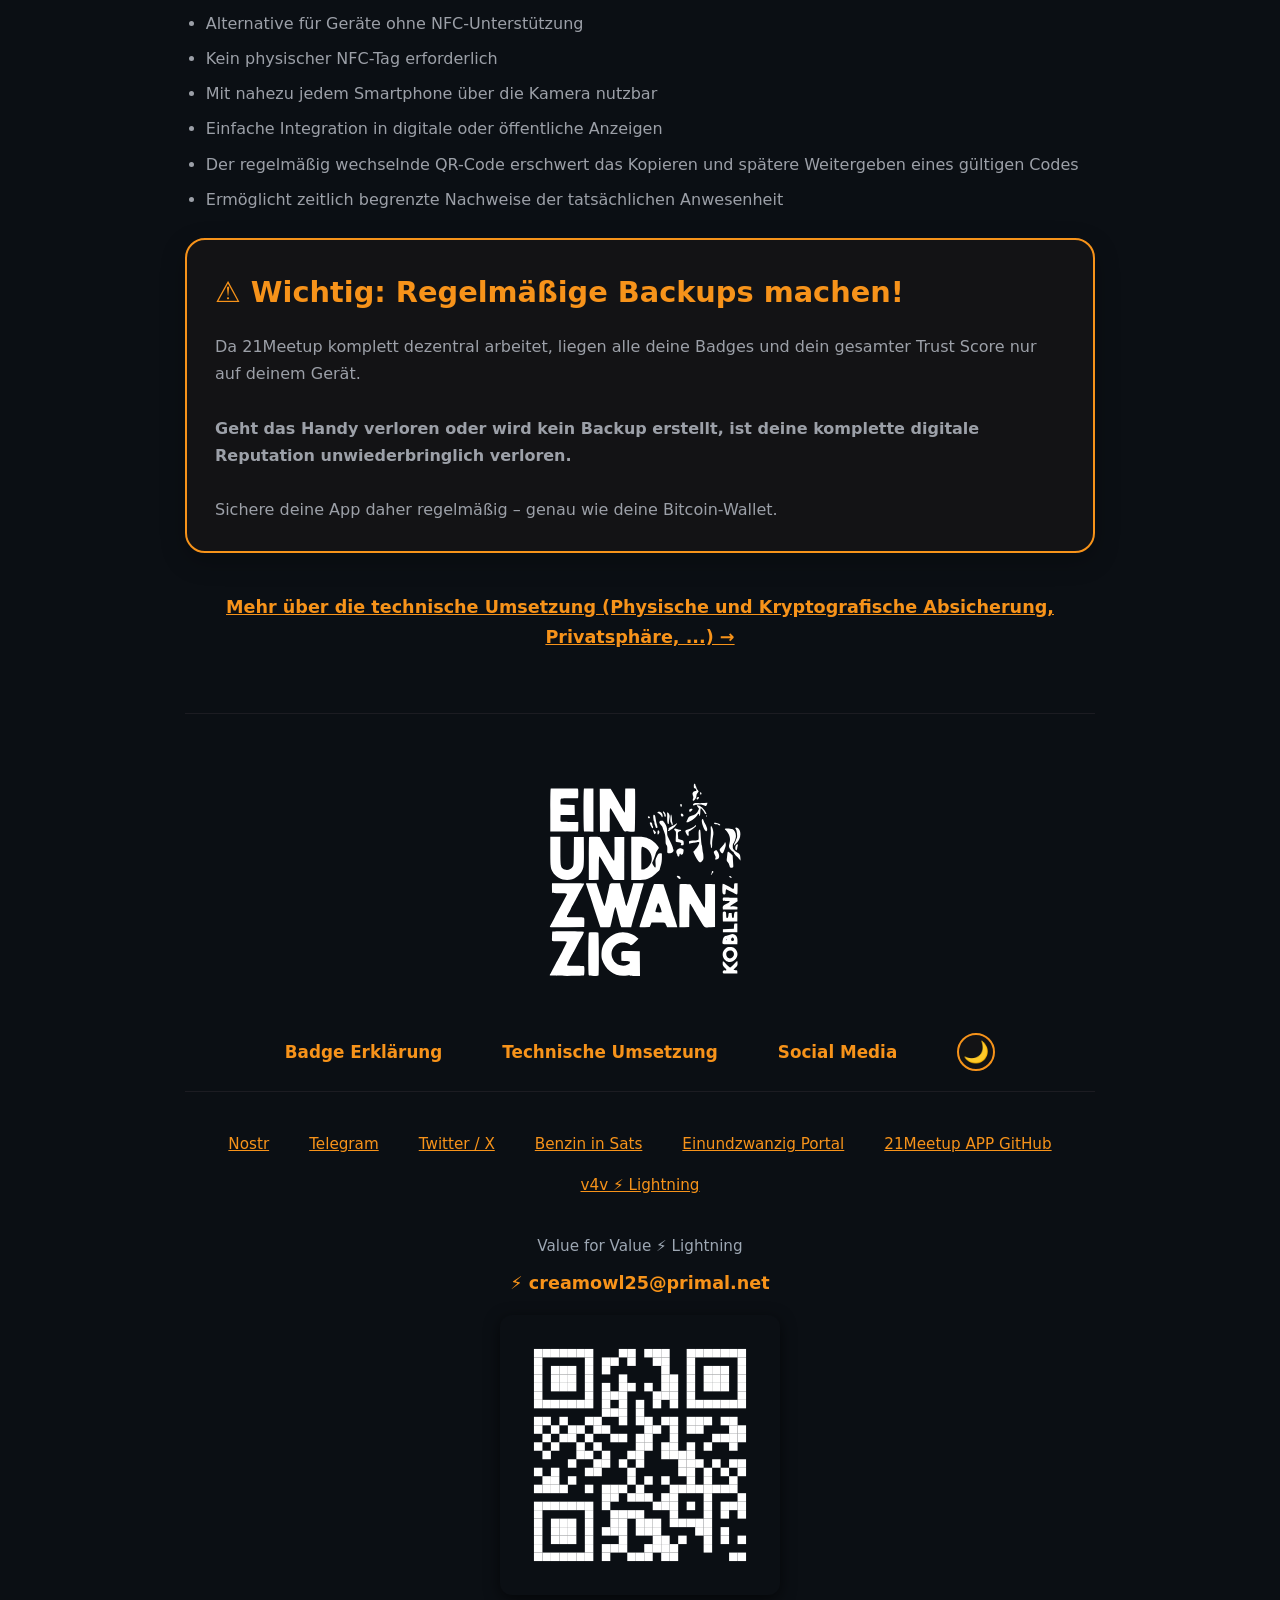
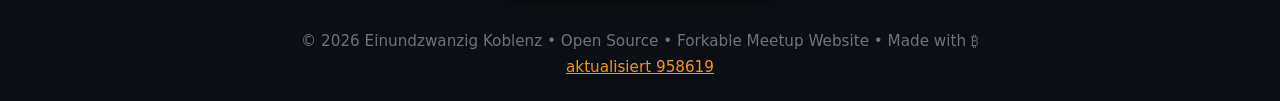
==== commit 6ad55581: "Add script tags for hover, theme, and include" ====
--- a/index.html
+++ b/index.html
@@ -133,6 +133,7 @@
 </p>
 
 <div data-include="components/footer.html"></div>
+<script src="js/hover.js" defer></script>
 <script src="js/theme.js"></script>
 <script src="js/include.js"></script>
 
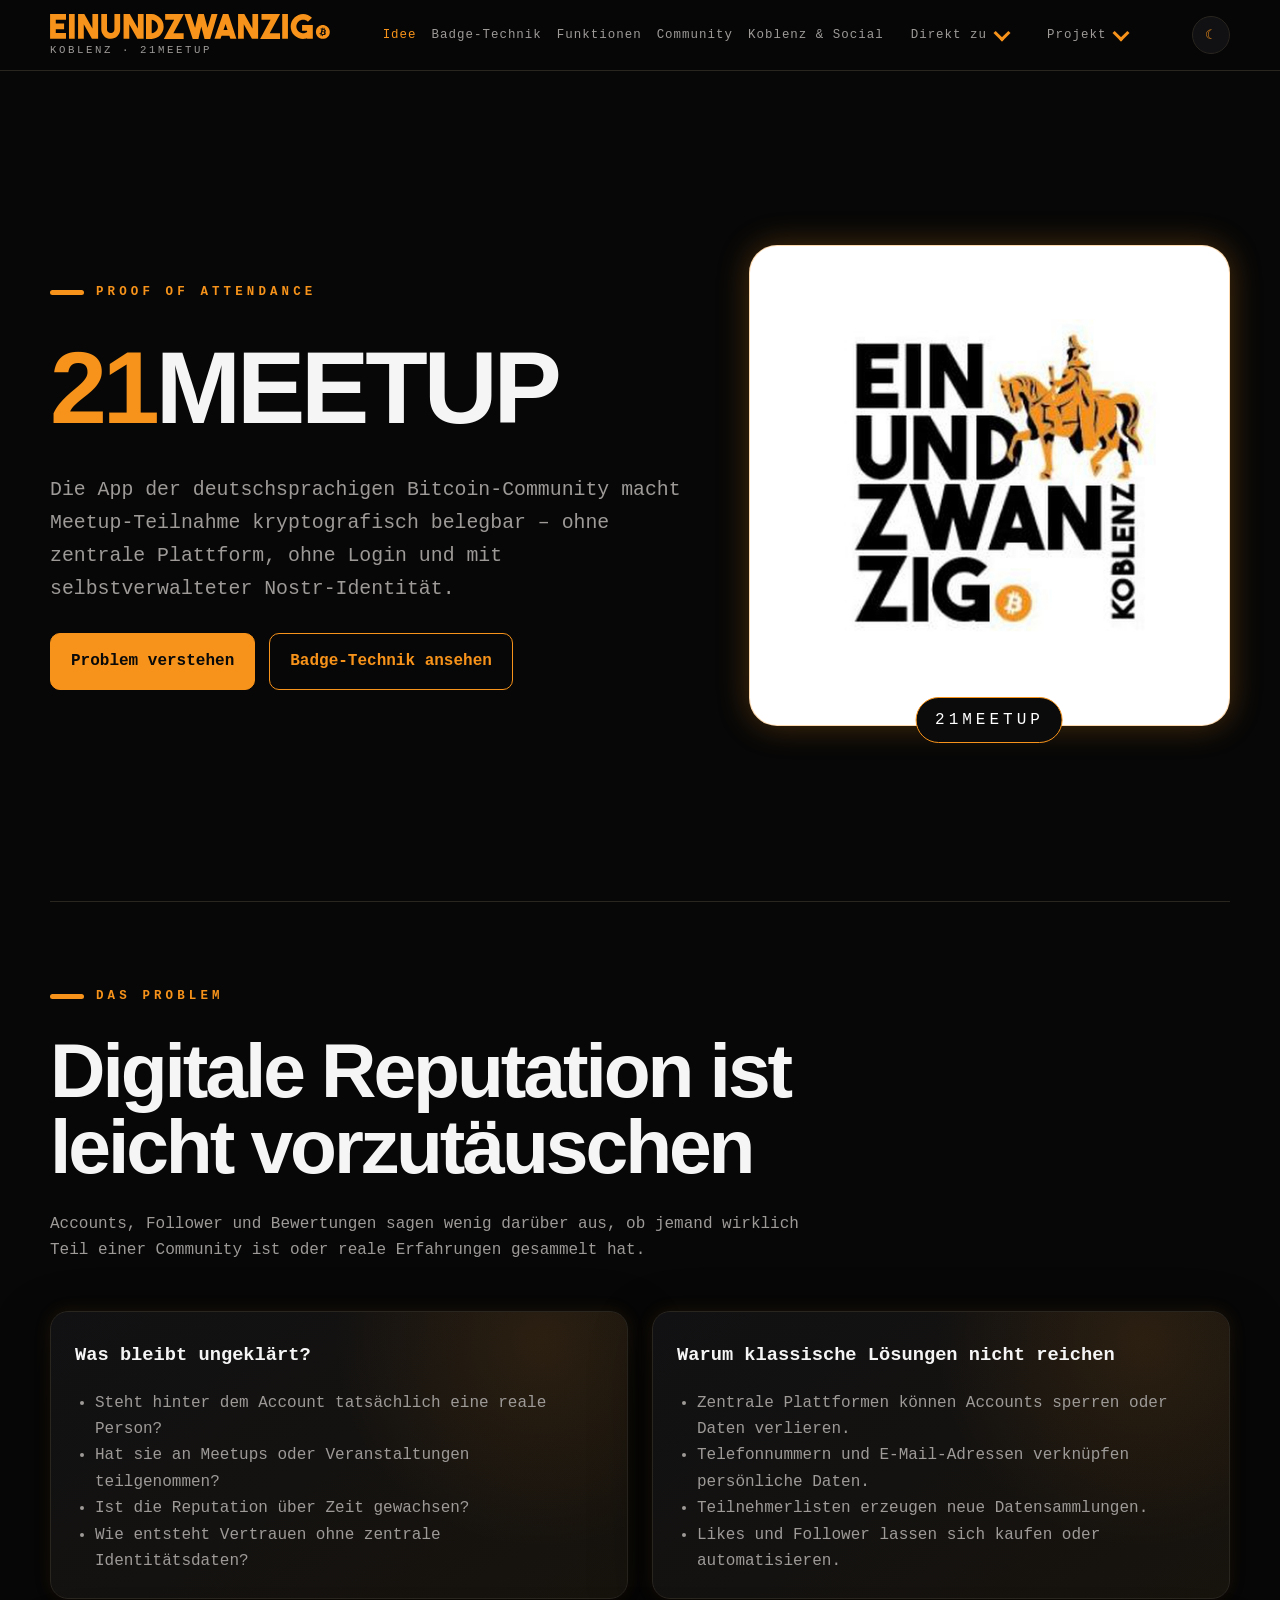
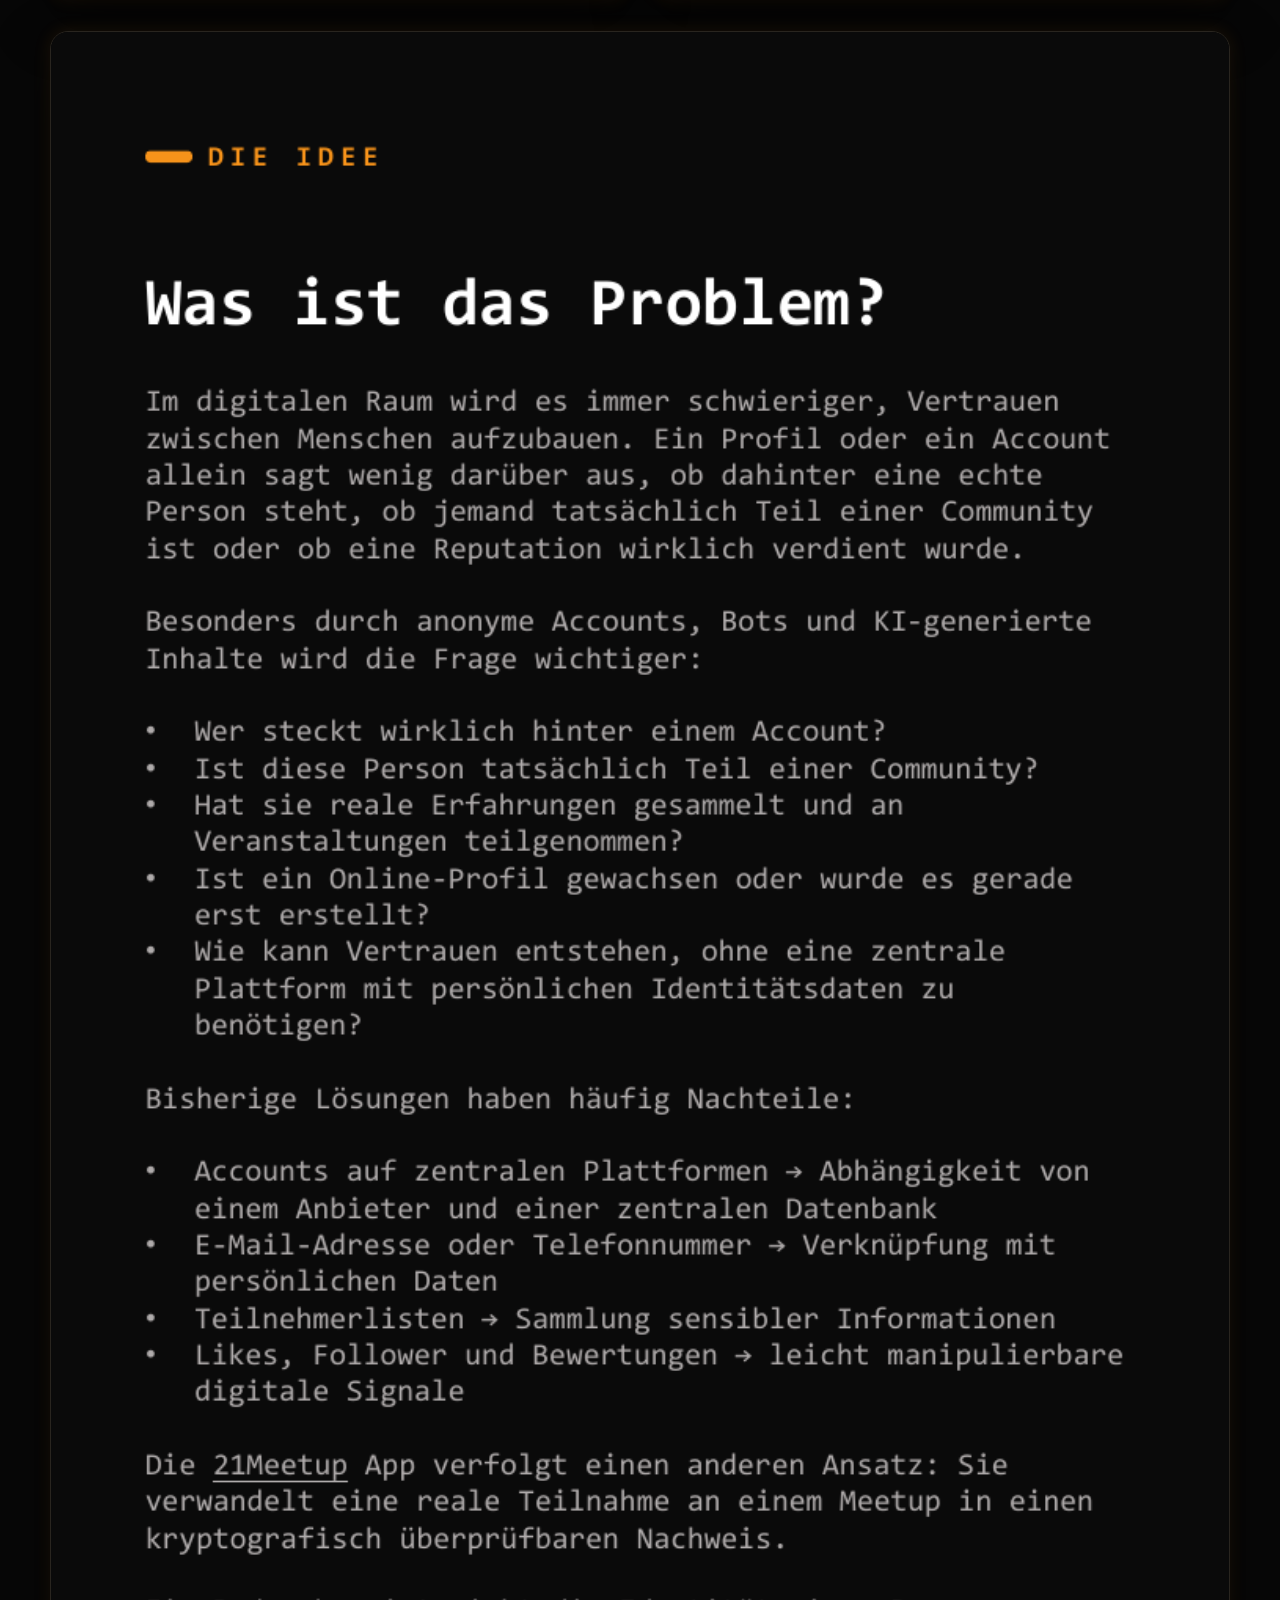
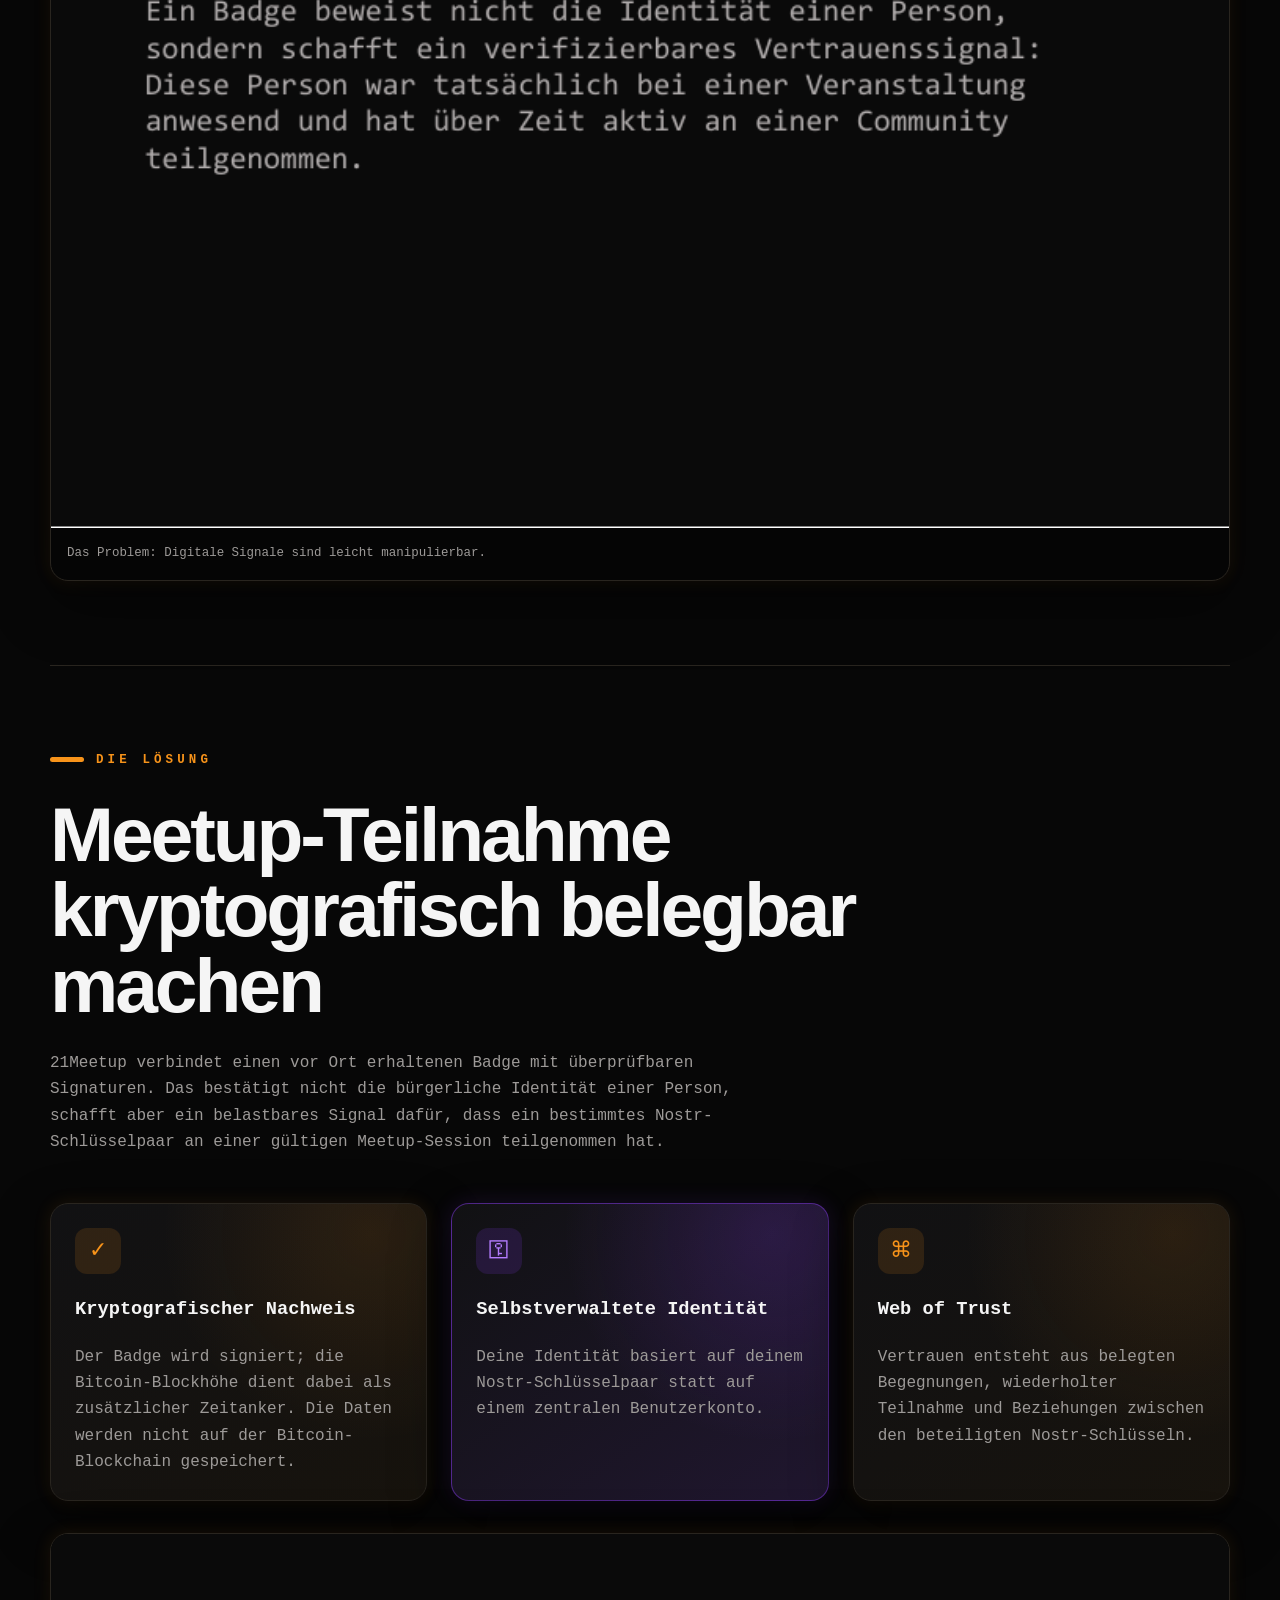
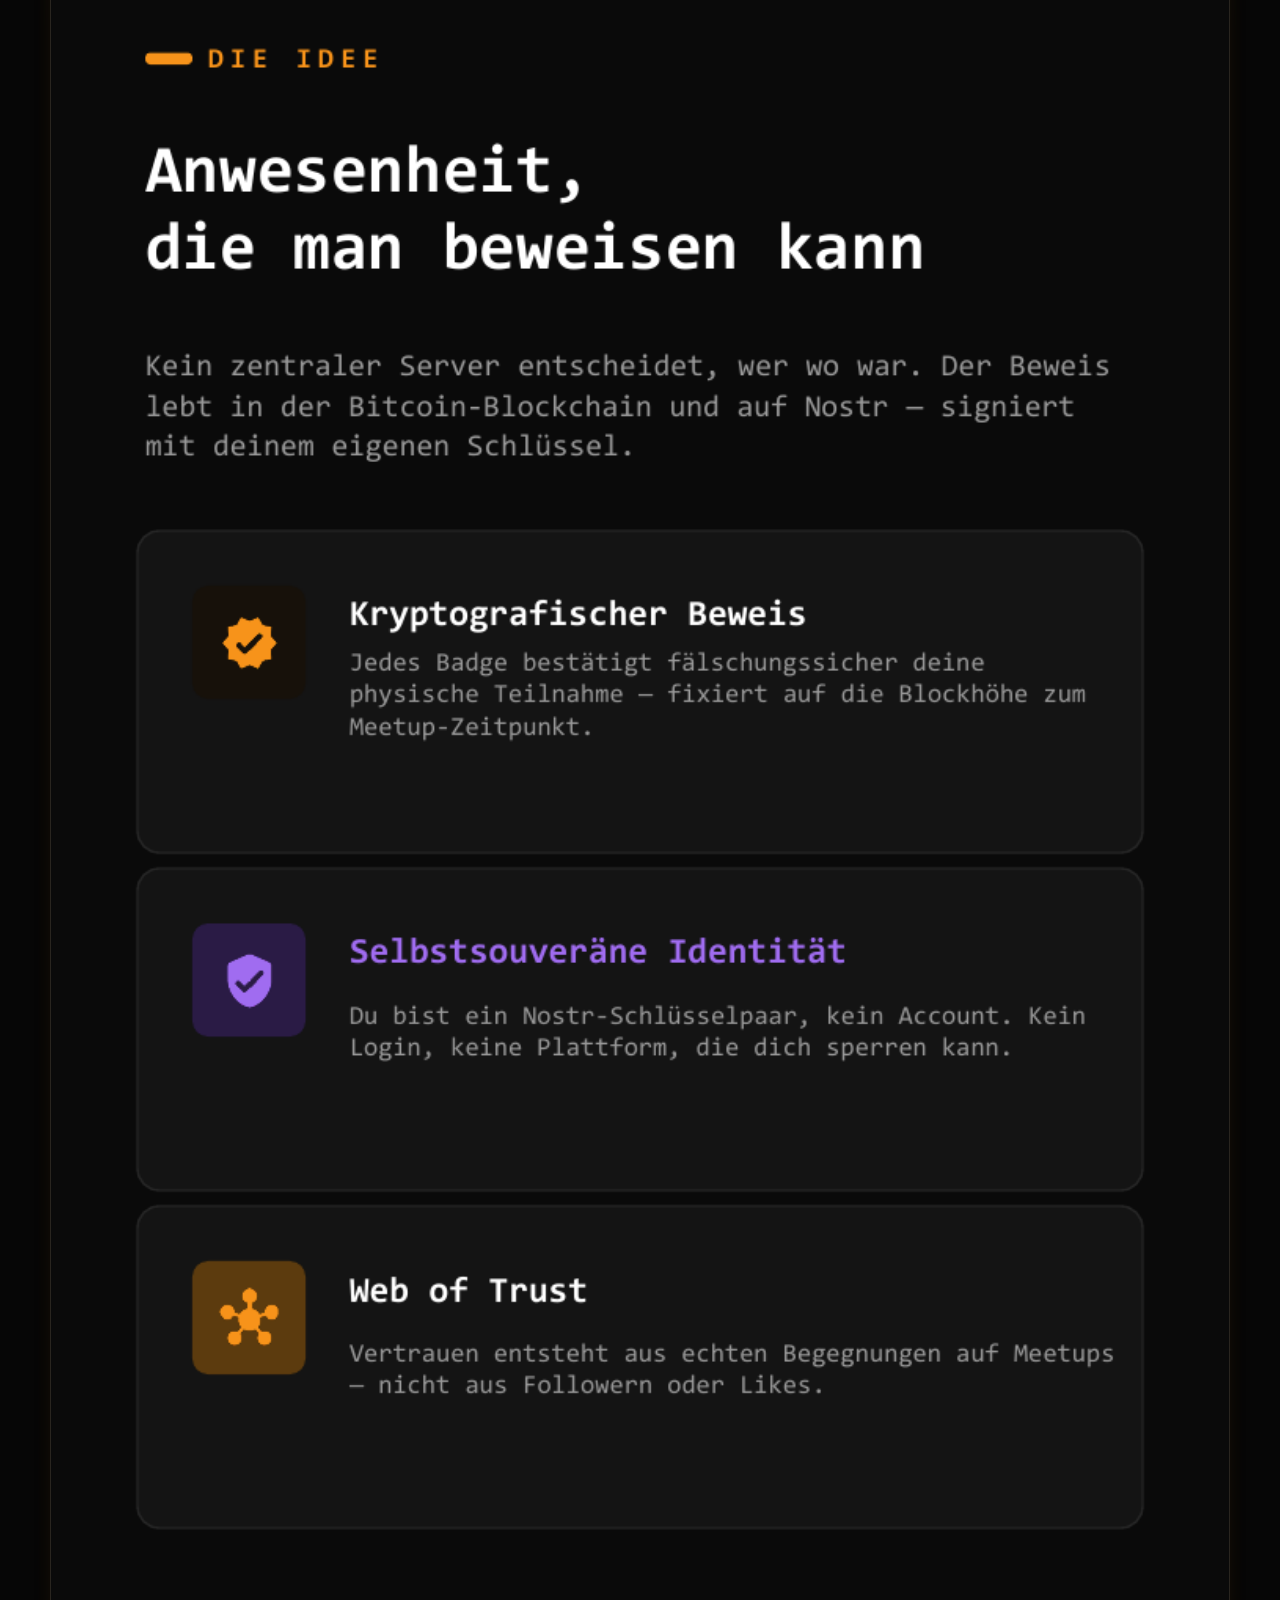
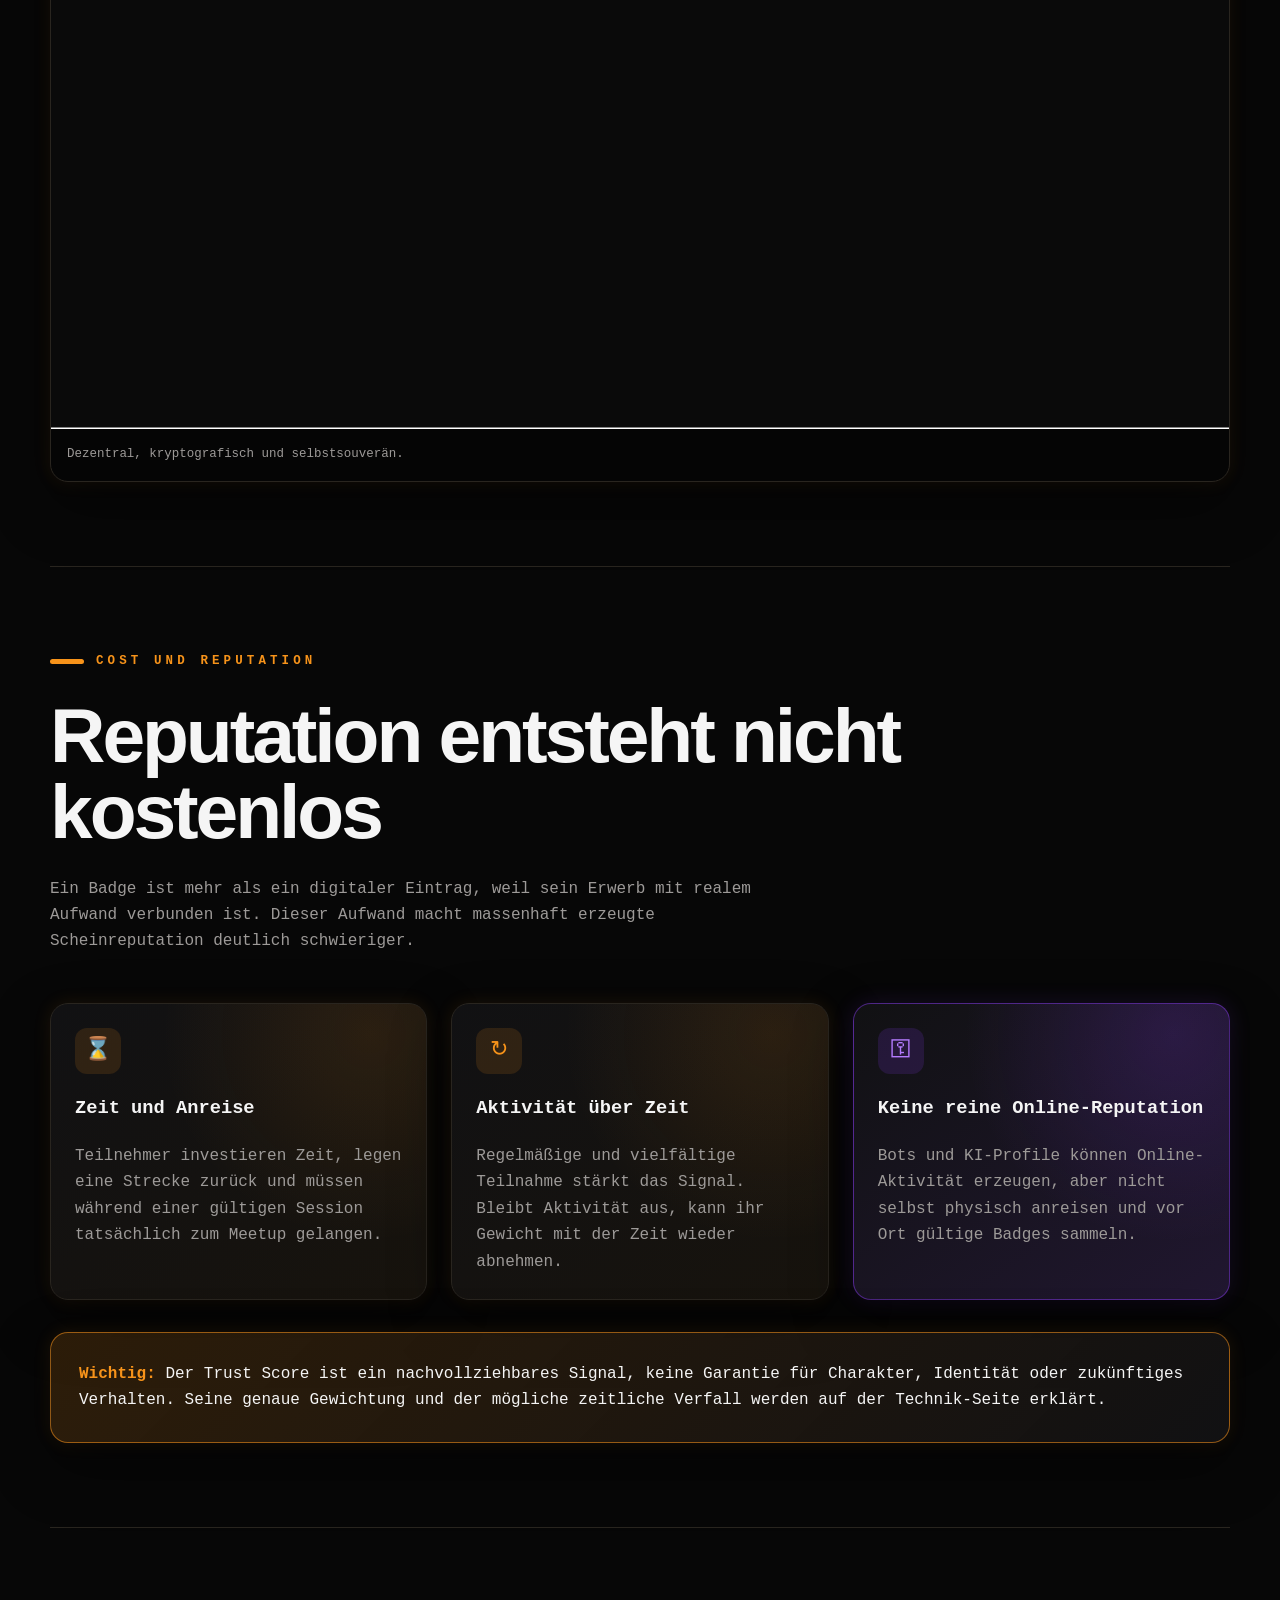
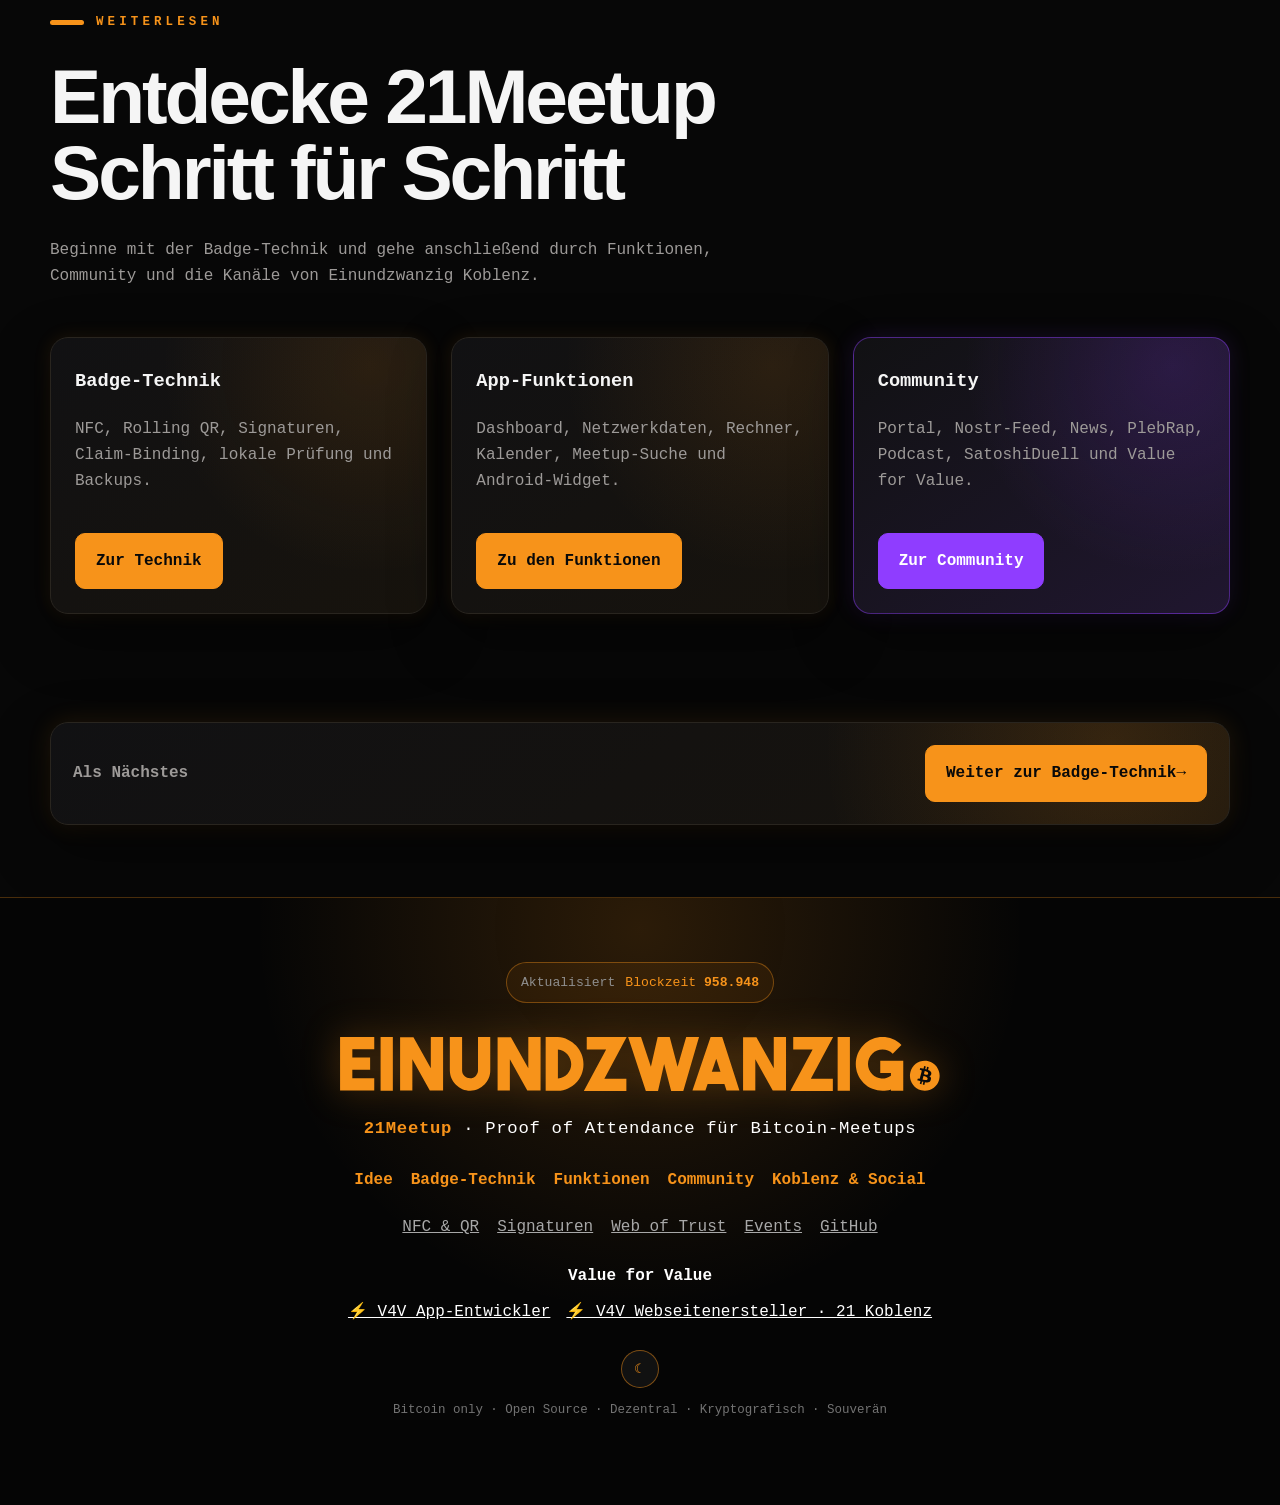
==== commit e9568e10: "Add files via upload" ====
--- a/index.html
+++ b/index.html
@@ -1,141 +1,148 @@
 <!DOCTYPE html>
-<html lang="de">
+
+<html data-theme="dark" lang="de">
 <head>
-    <meta charset="UTF-8">
-    <meta name="viewport" content="width=device-width, initial-scale=1.0">
-    <title>Einundzwanzig Meetup Badges</title>
-    <link rel="stylesheet" href="css/style.css">
+<meta charset="utf-8"/>
+<meta content="width=device-width, initial-scale=1" name="viewport"/>
+<meta content="Die 21Meetup-App verbindet reale Meetup-Teilnahme mit NFC, Rolling QR, Nostr und kryptografisch überprüfbaren Badges." name="description"/>
+<title>21Meetup – Meetup-Teilnahme kryptografisch belegbar machen</title>
+<link href="https://21koblenz.github.io/einundzwanzig-meetup-website/" rel="canonical"/><meta content="website" property="og:type"/><meta content="21Meetup" property="og:site_name"/><meta content="de_DE" property="og:locale"/><meta content="21Meetup – Meetup-Teilnahme kryptografisch belegbar machen" property="og:title"/><meta content="Die 21Meetup-App verbindet reale Meetup-Teilnahme mit NFC, Rolling QR, Nostr und kryptografisch überprüfbaren Badges." property="og:description"/><meta content="https://21koblenz.github.io/einundzwanzig-meetup-website/" property="og:url"/><meta content="https://21koblenz.github.io/einundzwanzig-meetup-website/assets/social-preview.jpg" property="og:image"/><meta content="https://21koblenz.github.io/einundzwanzig-meetup-website/assets/social-preview.jpg" property="og:image:secure_url"/><meta content="image/jpeg" property="og:image:type"/><meta content="1200" property="og:image:width"/><meta content="630" property="og:image:height"/><meta content="21Meetup – Meetup-Teilnahme kryptografisch belegbar machen" property="og:image:alt"/><meta content="summary_large_image" name="twitter:card"/><meta content="21Meetup – Meetup-Teilnahme kryptografisch belegbar machen" name="twitter:title"/><meta content="Die 21Meetup-App verbindet reale Meetup-Teilnahme mit NFC, Rolling QR, Nostr und kryptografisch überprüfbaren Badges." name="twitter:description"/><meta content="https://21koblenz.github.io/einundzwanzig-meetup-website/assets/social-preview.jpg" name="twitter:image"/><meta content="21Meetup – Meetup-Teilnahme kryptografisch belegbar machen" name="twitter:image:alt"/><link href="css/style.css" rel="stylesheet"/>
 </head>
-
 <body>
-<div class="nav-container" data-include="components/nav.html"></div>
-
-<h1>Digitale Reputation</h1>
-<h2>Was ist das Problem?</h2>
-<p>
-Im digitalen Raum wird es immer schwieriger, Vertrauen zwischen Menschen aufzubauen.
-Ein Profil oder ein Account allein sagt wenig darüber aus, ob dahinter eine echte Person steht, ob jemand tatsächlich Teil einer Community ist oder ob eine Reputation wirklich verdient wurde.
-</p>
-<p>
-<h4>Besonders durch anonyme Accounts, Bots und KI-generierte Inhalte wird die Frage wichtiger:</h4>
-</p>
+<div data-include="components/nav.html"></div>
+<main class="page-shell">
+<!-- ========================================================
+         START: PROBLEM UND LÖSUNG
+         ======================================================== -->
+<section class="hero" id="start">
+<div>
+<div class="eyebrow">Proof of Attendance</div>
+<h1><span>21</span>MEETUP</h1>
+<p class="lead">Die App der deutschsprachigen Bitcoin-Community macht Meetup-Teilnahme kryptografisch belegbar – ohne zentrale Plattform, ohne Login und mit selbstverwalteter Nostr-Identität.</p>
+<div class="hero-actions">
+<a class="btn btn-primary" href="#problem">Problem verstehen</a>
+<a class="btn btn-secondary" href="technik.html">Badge-Technik ansehen</a>
+</div>
+</div>
+<div class="hero-logo">
+<img alt="Einundzwanzig Koblenz" src="assets/einundzwanzig-koblenz.png"/>
+</div>
+</section>
+<section class="section" id="problem">
+<div class="section-head">
+<div class="eyebrow">Das Problem</div>
+<h2>Digitale Reputation ist leicht vorzutäuschen</h2>
+<p>Accounts, Follower und Bewertungen sagen wenig darüber aus, ob jemand wirklich Teil einer Community ist oder reale Erfahrungen gesammelt hat.</p>
+</div>
+<div class="grid-2">
+<article class="info-card">
+<h3>Was bleibt ungeklärt?</h3>
 <ul>
-    <li>Wer steckt wirklich hinter einem Account?</li>
-    <li>Ist diese Person tatsächlich Teil einer Community?</li>
-    <li>Hat sie reale Erfahrungen gesammelt und an Veranstaltungen teilgenommen?</li>
-    <li>Ist ein Online-Profil gewachsen oder wurde es gerade erst erstellt?</li>
-    <li>Wie kann Vertrauen entstehen, ohne eine zentrale Plattform mit persönlichen Identitätsdaten zu benötigen?</li>
+<li>Steht hinter dem Account tatsächlich eine reale Person?</li>
+<li>Hat sie an Meetups oder Veranstaltungen teilgenommen?</li>
+<li>Ist die Reputation über Zeit gewachsen?</li>
+<li>Wie entsteht Vertrauen ohne zentrale Identitätsdaten?</li>
 </ul>
-
-<p>
-<h4>Bisherige Lösungen haben häufig Nachteile:</h4>
-</p>
+</article>
+<article class="info-card">
+<h3>Warum klassische Lösungen nicht reichen</h3>
 <ul>
-    <li>Accounts auf zentralen Plattformen → Abhängigkeit von einem Anbieter und einer zentralen Datenbank</li>
-    <li>E-Mail-Adresse oder Telefonnummer → Verknüpfung mit persönlichen Daten</li>
-    <li>Teilnehmerlisten → Sammlung sensibler Informationen</li>
-    <li>Likes, Follower und Bewertungen → leicht manipulierbare digitale Signale</li>
+<li>Zentrale Plattformen können Accounts sperren oder Daten verlieren.</li>
+<li>Telefonnummern und E-Mail-Adressen verknüpfen persönliche Daten.</li>
+<li>Teilnehmerlisten erzeugen neue Datensammlungen.</li>
+<li>Likes und Follower lassen sich kaufen oder automatisieren.</li>
 </ul>
-
-<p>
-Die <a href="https://zapstore.dev/apps/space.einundzwanzig.meetup" target="_blank" rel="noopener">21Meetup</a> App verfolgt einen anderen Ansatz:
-Sie verwandelt eine reale Teilnahme an einem Meetup in einen kryptografisch überprüfbaren Nachweis.
-</p>
-<p>
-Ein Badge beweist nicht die Identität einer Person, sondern schafft ein verifizierbares Vertrauenssignal:
-Diese Person war tatsächlich bei einer Veranstaltung anwesend und hat über Zeit aktiv an einer Community teilgenommen.
-</p>
-
-<h1>Wie digitale Reputation entsteht</h1>
-<p>Ein digitales Badge soll einen echten Besuch eines Meetups repräsentieren. Damit ein Badge einen Wert erhält, muss der Erwerb mit einem nachvollziehbaren Aufwand („Cost“) verbunden sein.</p>
-<p>Dieser Aufwand kann sich aus verschiedenen Faktoren zusammensetzen:</p>
-<ul>
-    <li><strong>Zeit:</strong> Der Teilnehmer muss tatsächlich am Meetup teilnehmen und vor Ort anwesend sein.</li>
-    <li><strong>Regelmäßigkeit:</strong> Wer regelmäßig Meetups besucht, investiert dauerhaft Zeit und Engagement in die Community.</li>
-    <li><strong>Teilnehmerzahl:</strong> Größere Meetups können den Reputationswert stärker erhöhen, da dort mehr Teilnehmer aus der Community zusammenkommen und der soziale Nachweis stärker ist.</li>
-</ul>
-<p>Durch diese Faktoren wird verhindert, dass digitale Badges beliebig gesammelt werden können, ohne tatsächlich an Veranstaltungen teilzunehmen. Die Reputation entsteht dadurch nicht durch die Anzahl gespeicherter Badges allein, sondern durch nachweisbare reale Teilnahme und aktives Engagement innerhalb der Community.</p>
-
-<h1>Einundzwanzig Meetup Badges</h1>
-<p>
-    Dein Badge ist ein digitaler, kryptografisch signierter Nachweis deiner tatsächlichen Teilnahme am Meetup.
-    Es verbindet einfache Nutzung mit moderner Technik durch NFC oder Rolling QR-Codes.
-</p>
-
-<div class="card">
-    <h2>1. Meetup besuchen</h2>
-    <p>Nimm an einem lokalen Bitcoin-Meetup teil. Vor Ort befindet sich der Veranstaltungs-Badge als Nachweis für dieses Event.</p>
+</article>
 </div>
-
-<div class="card">
-    <h2>2. Badge scannen</h2>
-    <p>Scanne den Badge direkt vor Ort mit deinem Smartphone. Dies funktioniert entweder über den NFC-Chip oder alternativ über einen Rolling QR-Code.</p>
-    <ul>
-        <li>NFC: Smartphone an den Badge halten</li>
-        <li>Rolling QR-Code: Mit der Kamera scannen</li>
-    </ul>
+<figure class="screen-card">
+<img alt="Das Vertrauensproblem im digitalen Raum" src="pdf-pages/page-03.png"/>
+<figcaption>Das Problem: Digitale Signale sind leicht manipulierbar.</figcaption>
+</figure>
+</section>
+<section class="section" id="loesung">
+<div class="section-head">
+<div class="eyebrow">Die Lösung</div>
+<h2>Meetup-Teilnahme kryptografisch belegbar machen</h2>
+<p>21Meetup verbindet einen vor Ort erhaltenen Badge mit überprüfbaren Signaturen. Das bestätigt nicht die bürgerliche Identität einer Person, schafft aber ein belastbares Signal dafür, dass ein bestimmtes Nostr-Schlüsselpaar an einer gültigen Meetup-Session teilgenommen hat.</p>
 </div>
-
-<div class="card">
-    <h2>3. Teilnahme bestätigen</h2>
-    <p>
-        Die App prüft die relevanten Event-Daten lokal auf deinem Gerät, um sicherzustellen, dass der Nachweis tatsächlich zu diesem Meetup gehört.
-    </p>
-    <ul>
-        <li>Zeitpunkt des Scans</li>
-        <li>Standort (lokal ausgewertet – nur bei physischer Anwesenheit wird der Badge freigeschaltet)</li>
-        <li>Zugehöriges Meetup-Event</li>
-        <li>Organisatorische Zuordnung</li>
-    </ul>
+<div class="grid-3">
+<article class="feature-card">
+<div class="icon">✓</div>
+<h3>Kryptografischer Nachweis</h3>
+<p>Der Badge wird signiert; die Bitcoin-Blockhöhe dient dabei als zusätzlicher Zeitanker. Die Daten werden nicht auf der Bitcoin-Blockchain gespeichert.</p>
+</article>
+<article class="feature-card nostr-card">
+<div class="icon">⚿</div>
+<h3>Selbstverwaltete Identität</h3>
+<p>Deine Identität basiert auf deinem Nostr-Schlüsselpaar statt auf einem zentralen Benutzerkonto.</p>
+</article>
+<article class="feature-card">
+<div class="icon">⌘</div>
+<h3>Web of Trust</h3>
+<p>Vertrauen entsteht aus belegten Begegnungen, wiederholter Teilnahme und Beziehungen zwischen den beteiligten Nostr-Schlüsseln.</p>
+</article>
 </div>
-
-<div class="card">
-    <h2>4. Dein Nachweis</h2>
-    <p>
-        Nach erfolgreicher Bestätigung erhältst du einen digitalen Badge.
-        Dieser wird mit <strong>zwei Schnorr-Signaturen</strong> (Organisator + deine Signatur) gesichert und dezentral im Nostr-Netzwerk gespeichert.
-    </p>
+<figure class="screen-card">
+<img alt="Meetup-Teilnahme kryptografisch belegbar machen" src="pdf-pages/page-02.png"/>
+<figcaption>Dezentral, kryptografisch und selbstsouverän.</figcaption>
+</figure>
+</section>
+<!-- ========================================================
+         WARUM BADGES REPUTATION TRAGEN KÖNNEN
+         Dieser Abschnitt erklärt die Idee. Die genaue Berechnung
+         und technische Umsetzung stehen auf der Technik-Seite.
+         ======================================================== -->
+<section class="section" id="reputation-idee">
+<div class="section-head">
+<div class="eyebrow">Cost und Reputation</div>
+<h2>Reputation entsteht nicht kostenlos</h2>
+<p>Ein Badge ist mehr als ein digitaler Eintrag, weil sein Erwerb mit realem Aufwand verbunden ist. Dieser Aufwand macht massenhaft erzeugte Scheinreputation deutlich schwieriger.</p>
 </div>
-
-<h2>Warum NFC?</h2>
-<ul>
-    <li>Keine eigene Stromversorgung notwendig</li>
-    <li>Sehr kurze Reichweite – bewusste Nähe zwischen Teilnehmer und Token</li>
-    <li>Schnelle und einfache Bedienung durch Auflegen des Smartphones</li>
-    <li>Unterstützung durch nahezu alle modernen Smartphones</li>
-    <li>Kein Login oder manuelle Eingabe notwendig</li>
-</ul>
-
-<h2>Warum Rolling QR-Code?</h2>
-<ul>
-    <li>Alternative für Geräte ohne NFC-Unterstützung</li>
-    <li>Kein physischer NFC-Tag erforderlich</li>
-    <li>Mit nahezu jedem Smartphone über die Kamera nutzbar</li>
-    <li>Einfache Integration in digitale oder öffentliche Anzeigen</li>
-    <li>Der regelmäßig wechselnde QR-Code erschwert das Kopieren und spätere Weitergeben eines gültigen Codes</li>
-    <li>Ermöglicht zeitlich begrenzte Nachweise der tatsächlichen Anwesenheit</li>
-</ul>
-
-<!-- Backup-Warnung als eigene Card -->
-<div class="card" style="border: 2px solid var(--accent); background: var(--card);">
-    <h2 style="color: var(--accent); margin-top: 0;">⚠️ Wichtig: Regelmäßige Backups machen!</h2>
-    <p>
-        Da 21Meetup komplett dezentral arbeitet, liegen alle deine Badges und dein gesamter Trust Score nur auf deinem Gerät.<br><br>
-        <strong>Geht das Handy verloren oder wird kein Backup erstellt, ist deine komplette digitale Reputation unwiederbringlich verloren.</strong><br><br>
-        Sichere deine App daher regelmäßig – genau wie deine Bitcoin-Wallet.
-    </p>
+<div class="grid-3">
+<article class="feature-card">
+<div class="icon">⌛</div>
+<h3>Zeit und Anreise</h3>
+<p>Teilnehmer investieren Zeit, legen eine Strecke zurück und müssen während einer gültigen Session tatsächlich zum Meetup gelangen.</p>
+</article>
+<article class="feature-card">
+<div class="icon">↻</div>
+<h3>Aktivität über Zeit</h3>
+<p>Regelmäßige und vielfältige Teilnahme stärkt das Signal. Bleibt Aktivität aus, kann ihr Gewicht mit der Zeit wieder abnehmen.</p>
+</article>
+<article class="feature-card nostr-card">
+<div class="icon">⚿</div>
+<h3>Keine reine Online-Reputation</h3>
+<p>Bots und KI-Profile können Online-Aktivität erzeugen, aber nicht selbst physisch anreisen und vor Ort gültige Badges sammeln.</p>
+</article>
 </div>
-
-<p style="text-align: center; margin: 40px 0;">
-    <a href="technik.html" style="font-weight: bold; font-size: 1.1rem;">
-        Mehr über die technische Umsetzung (Physische und Kryptografische Absicherung, Privatsphäre, ...) →
-    </a>
-</p>
-
+<article class="callout">
+<strong>Wichtig:</strong> Der Trust Score ist ein nachvollziehbares Signal, keine Garantie für Charakter, Identität oder zukünftiges Verhalten. Seine genaue Gewichtung und der mögliche zeitliche Verfall werden auf der Technik-Seite erklärt.
+      </article>
+</section>
+<section class="section">
+<div class="section-head">
+<div class="eyebrow">Weiterlesen</div>
+<h2>Entdecke 21Meetup Schritt für Schritt</h2>
+<p>Beginne mit der Badge-Technik und gehe anschließend durch Funktionen, Community und die Kanäle von Einundzwanzig Koblenz.</p>
+</div>
+<div class="grid-3">
+<article class="feature-card"><h3>Badge-Technik</h3><p>NFC, Rolling QR, Signaturen, Claim-Binding, lokale Prüfung und Backups.</p><div class="card-actions"><a class="btn btn-primary" href="technik.html">Zur Technik</a></div></article>
+<article class="feature-card"><h3>App-Funktionen</h3><p>Dashboard, Netzwerkdaten, Rechner, Kalender, Meetup-Suche und Android-Widget.</p><div class="card-actions"><a class="btn btn-primary" href="funktionen.html">Zu den Funktionen</a></div></article>
+<article class="feature-card nostr-card"><h3>Community</h3><p>Portal, Nostr-Feed, News, PlebRap, Podcast, SatoshiDuell und Value for Value.</p><div class="card-actions"><a class="btn btn-primary" href="community.html">Zur Community</a></div></article>
+</div>
+</section>
+<nav aria-label="Weiter zur nächsten Seite" class="page-progress">
+<span class="page-progress-label">Als Nächstes</span>
+<a class="btn btn-primary page-progress-next" href="technik.html">Weiter zur Badge-Technik <span aria-hidden="true">→</span></a>
+</nav>
+</main>
 <div data-include="components/footer.html"></div>
-<script src="js/hover.js" defer></script>
+<script src="js/config.js"></script>
 <script src="js/theme.js"></script>
 <script src="js/include.js"></script>
-
+<script src="js/navigation.js"></script>
+<script src="js/footer.js"></script>
+<script src="js/hover.js"></script>
+<script src="js/scroll-top.js"></script>
 </body>
 </html>
--- a/css/style.css
+++ b/css/style.css
@@ -1,471 +1,12 @@
-
-:root {
-    --bg: #0b0f14;
-    --card: #131315;
-    --surface: #0F0F11;
-    --hover: #1A1A1D;
-    --text: #FFFFFF;
-    --text-sec: #9CA0A8;
-    --text-ter: #6E727C;
-    --muted: #9da7b3;
-    --accent: #F7931A;
-    --accent-light: #FFB347;
-    --border: #1C1C22;
-    --tile-border: #202028;
-    --shadow: rgba(0,0,0,0.6);
-    --glow: rgba(255, 255, 255, 0.05);
-    --toggle-bg: #ffffff;
-    --toggle-text: #111111;
-}
-
-.light-mode {
-    --bg: #F8F9FA;
-    --card: #FFFFFF;
-    --surface: #F1F3F5;
-    --hover: #E9ECEF;
-    --text: #0F0F11;
-    --text-sec: #495057;
-    --text-ter: #6C757D;
-    --muted: #4b5563;
-    --accent: #F7931A;
-    --accent-light: #E07810;
-    --border: #DEE2E6;
-    --tile-border: #CED4DA;
-    --shadow: rgba(0,0,0,0.12);
-    --glow: transparent;
-    --toggle-bg: #111111;
-    --toggle-text: #ffffff;
-}
-
-* {
-    box-sizing: border-box;
-}
-
-/* Theme Toggle */
-.theme-toggle {
-    background: var(--card);
-    border: 2px solid var(--accent);
-    color: var(--accent);
-    width: 38px;
-    height: 38px;
-    border-radius: 50%;
-    font-size: 1.4rem;
-    cursor: pointer;
-    display: flex;
-    align-items: center;
-    justify-content: center;
-}
-
-.theme-toggle:hover {
-    background: var(--accent);
-    color: #000;
-    transform: scale(1.1);
-    box-shadow: 0 0.6rem 1.4rem rgba(247, 147, 26, 0.35);
-}
-.light-mode .theme-toggle {
-    box-shadow: 0 0.4rem 1rem rgba(247, 147, 26, 0.3);
-}
-.theme-icon {
-    font-size: 21px;
-}
-
-body {
-    font-family: 'Rajdhani', system-ui, sans-serif;
-    max-width: 950px;
-    margin: 0 auto;
-    padding: 20px;
-    background: var(--bg);
-    color: var(--text);
-    line-height: 1.7;
-    transition: background 0.4s, color 0.4s;
-}
-
-body.loaded {
-    opacity: 1;
-}
-
-.nav-container {
-    text-align: center;
-    min-height: 85px;
-}
-nav {
-    display: flex;
-    justify-content: center;
-    align-items: center;
-    flex-wrap: wrap;
-    column-gap: clamp(15px, 5vw, 60px);
-    row-gap: 15px;
-    margin-bottom: 40px;
-    padding-bottom: 20px;
-    border-bottom: 1px solid var(--border);
-}
-
-
-nav a {
-    color: var(--accent);
-    text-decoration: none;
-    font-weight: 600;
-    font-size: 1.05rem;
-    white-space: nowrap;
-    transition: color 0.2s;
-}
-
-nav a:hover,
-nav a.active {
-    color: var(--accent);
-    text-shadow: 0 0 12px rgba(247, 147, 26, 0.6);
-    transform: translateY(-2px);
-}
-
-
-h1 {
-    color: var(--accent);           /* Bitcoin Orange */
-    font-size: 2.6rem;
-    margin-bottom: 15px;
-    background: linear-gradient(90deg, var(--accent), #FFB347);
-    -webkit-background-clip: text;
-    -webkit-text-fill-color: transparent;
-}
-
-
-h2 {
-    margin-top: 20px;
-    margin: 2.2rem 0 1.2rem;
-    color: var(--accent);           /* Bitcoin Orange */
-}
-
-h3 {
-    color: var(--accent-light);           /* Haupttext-Farbe */
-    font-size: 1.45rem;
-    margin: 1.8rem 0 0.8rem;
-
-}
-
-h4 {
-    color: var(--text-sec);         /* Sekundärfarbe – gut lesbar */
-    font-weight: 600;
-    font-size: 1.15rem;
-    margin: 1.4rem 0 0.6rem;
-}
-
-p {
-    color: var(--muted);
-}
-
-/* ============== CARDS (Glass-Style) ============== */
-.card,
-.box {
-    background: var(--card);
-    border: 1px solid var(--tile-border);
-    border-radius: 20px;
-    padding: 28px;
-    margin: 25px 0;
-    box-shadow:
-        0 8px 25px rgba(0,0,0,0.25);
-
-    transition: transform 0.3s ease, box-shadow 0.3 ease;
-}
-
-.card h2,
-.box h2 {
-    color: var(--accent);
-    margin: 0;
-}
-
-.card p:last-child,
-.box p:last-child {
-    margin-bottom: 0;
-}
-.card:hover,
-.box:hover {
-
-    transform: translateY(-6px);
-    box-shadow: 0 15px 35px rgba(247, 147, 26, 0.2);
-
-}
-
-.card a {
-    display: block;
-    width: fit-content;
-    margin: 35px auto 0 auto;
-    padding: 8px 16px;
-    border-radius: 10px;
-    background: var(--accent);
-    color: #fff;
-    text-decoration: none;
-    font-weight: 600;
-}
-
-.card a:hover {
-    opacity: 0.8;
-}
-
-
-/* ============== BUTTONS ============== */
-.btn-primary,
-.card a {
-    background: linear-gradient(90deg, var(--accent), var(--accent-light));
-    color: #000;
-    font-weight: 800;
-    padding: 14px 28px;
-    border-radius: 10px;
-    text-decoration: none;
-    display: inline-block;
-    transition: all 0.2s;
-    text-align: center;
-    margin: 0 auto;           /* Zentrierung */
-    font-size: 1.05rem;
-}
-
-.btn-primary:hover,
-.card a:hover {
-    transform: translateY(-3px);
-    box-shadow: 0 10px 25px rgba(247, 147, 26, 0.45);
-}
-
-/* Zusätzliche Klasse für volle Breite + zentrierte Buttons */
-.btn-center {
-    display: block;
-    width: fit-content;
-    margin: 25px auto;
-}
-
-/* Für Buttons in .card */
-.card .btn-primary,
-.card a {
-    display: block;
-    width: fit-content;
-    margin: 20px auto 0 auto;
-}
-
-/* ============== TYPOGRAPHY ============== */
-h1 {
-    font-size: 2.6rem;
-    font-weight: 700;
-    background: linear-gradient(90deg, var(--accent), #FFB347);
-    -webkit-background-clip: text;
-    -webkit-text-fill-color: transparent;
-    margin-bottom: 1rem;
-}
-
-h2 {
-    font-size: 1.8rem;
-    margin: 2rem 0 1rem;
-}
-
-p, li {
-    color: var(--text-sec);
-}
-
-ul {
-    padding-left: 1.3rem;
-}
-
-ul {
-    color: var(--muted);
-}
-
-li {
-    margin-bottom: 8px;
-}
-
-pre {
-    background: var(--card);
-    border: 1px solid var(--border);
-    border-radius: 12px;
-    padding: 20px;
-    overflow-x: auto;
-    font-size: 0.95rem;
-}
-
-a {
-    color: var(--accent);
-}
-footer {
-    margin-top: 60px;
-    padding-top: 30px;
-    border-top: 1px solid var(--border);
-    color: var(--text-ter);
-    font-size: 0.95rem;
-    text-align: center;
-}
-
-.footer-logo {
-    text-align: center;
-}
-
-.footer-logo img {
-    width: 280px;
-    max-width: 280px;
-    height: auto;
-    display: inline-block;
-    filter: invert(1);
-
-}
-.light-mode .footer-logo img {
-    filter: invert(0);
-}
-.footer-nav,
-
-/* Footer Links */
-footer a {
-    transition: all 0.25s ease;
-}
-
-
-
-footer a:hover {
-    color: var(--accent);
-    text-shadow: 0 0 10px rgba(247, 147, 26, 0.5);
-}
-.footer-social {
-    display: flex;
-    justify-content: center;
-    flex-wrap: wrap;
-    column-gap: clamp(15px, 4vw, 40px);
-    row-gap: 15px;
-    margin: 25px 0;
-}
-.footer-copy {
-    text-align: center;
-    margin-top: 20px;
-}
-/* ====================== LIGHTNING FOOTER ====================== */
-
-.footer-lightning {
-    text-align: center;
-    margin: 35px 0 25px 0;
-}
-
-.lightning-label {
-    color: var(--muted);
-    margin-bottom: 10px;
-    font-size: 0.95rem;
-    font-weight: 500;
-}
-
-.lightning-address {
-    display: block;
-    color: var(--accent);
-    font-weight: 600;
-    font-size: 1.1rem;
-    margin-bottom: 16px;
-    text-decoration: none;
-    transition: all 0.2s ease;
-}
-
-.lightning-address:hover {
-    color: #ffb347;
-    transform: scale(1.03);
-}
-
-.lightning-qr {
-    width: 280px;
-    max-width: 65%;
-    height: auto;
-    border-radius: 12px;
-    box-shadow: 0 4px 15px var(--shadow);
-}
-
-/* Mobile Optimierung */
-@media(max-width:600px) {
-    .lightning-address {
-        font-size: 1rem;
-    }
-}
-/* Standard = Dark Mode */
-.qr-light {
-    display: none;
-}
-
-.qr-dark {
-    display: inline-block;
-}
-
-
-/* Light Mode */
-.light-mode .qr-dark {
-    display: none;
-}
-
-.light-mode .qr-light {
-    display: inline-block;
-}
-/* Mobile */
-@media(max-width:600px) {
-    h1 {
-        font-size: 2rem;
-    }
-    .footer-logo img {
-        width: 280px;
-        max-width: 280px;
-    }
-}
-/* ====================== Npub Darstellung ====================== */
-.npub-box {
-    background: var(--bg);
-    border: 1px solid var(--border);
-    border-radius: 12px;
-
-    padding: 20px;
-    margin: 20px auto;
-
-    text-align: center;
-}
-.npub-key {
-    font-family: monospace;
-    font-size: 0.9rem;
-
-    color: var(--muted);
-
-    overflow-wrap: break-word;
-    word-break: break-all;
-
-    margin-bottom: 15px;
-}
-.copy-button {
-    background: var(--accent);
-    color: white;
-
-    border: none;
-    border-radius: 10px;
-
-    padding: 8px 18px;
-
-    font-weight: 600;
-    cursor: pointer;
-
-    transition: 0.2s;
-}
-
-.copy-button:hover {
-    opacity: 0.8;
-}
-/* ====================== BANNER ====================== */
-
-.nav-container {
-    width: 100%;
-    text-align: center;
-}
-.banner-dark,
-.banner-light {
-    display: block;
-    width: 100%;
-    max-width: 900px;
-    height: auto;
-    margin: 0 auto 30px auto;
-}
-/* Dark Mode */
-.banner-dark {
-    display: block;
-}
-.banner-light {
-    display: none;
-}
-/* Light Mode */
-.light-mode .banner-dark {
-    display: none;
-}
-.light-mode .banner-light {
-    display: block;
-}
+/**
+ * Zentrale CSS-Datei.
+ * Die Reihenfolge der Imports ist wichtig: allgemein -> speziell -> responsive.
+ */
+@import url("variables.css");
+@import url("base.css");
+@import url("layout.css");
+@import url("navigation.css");
+@import url("components.css");
+@import url("social.css");
+@import url("footer.css");
+@import url("responsive.css");
